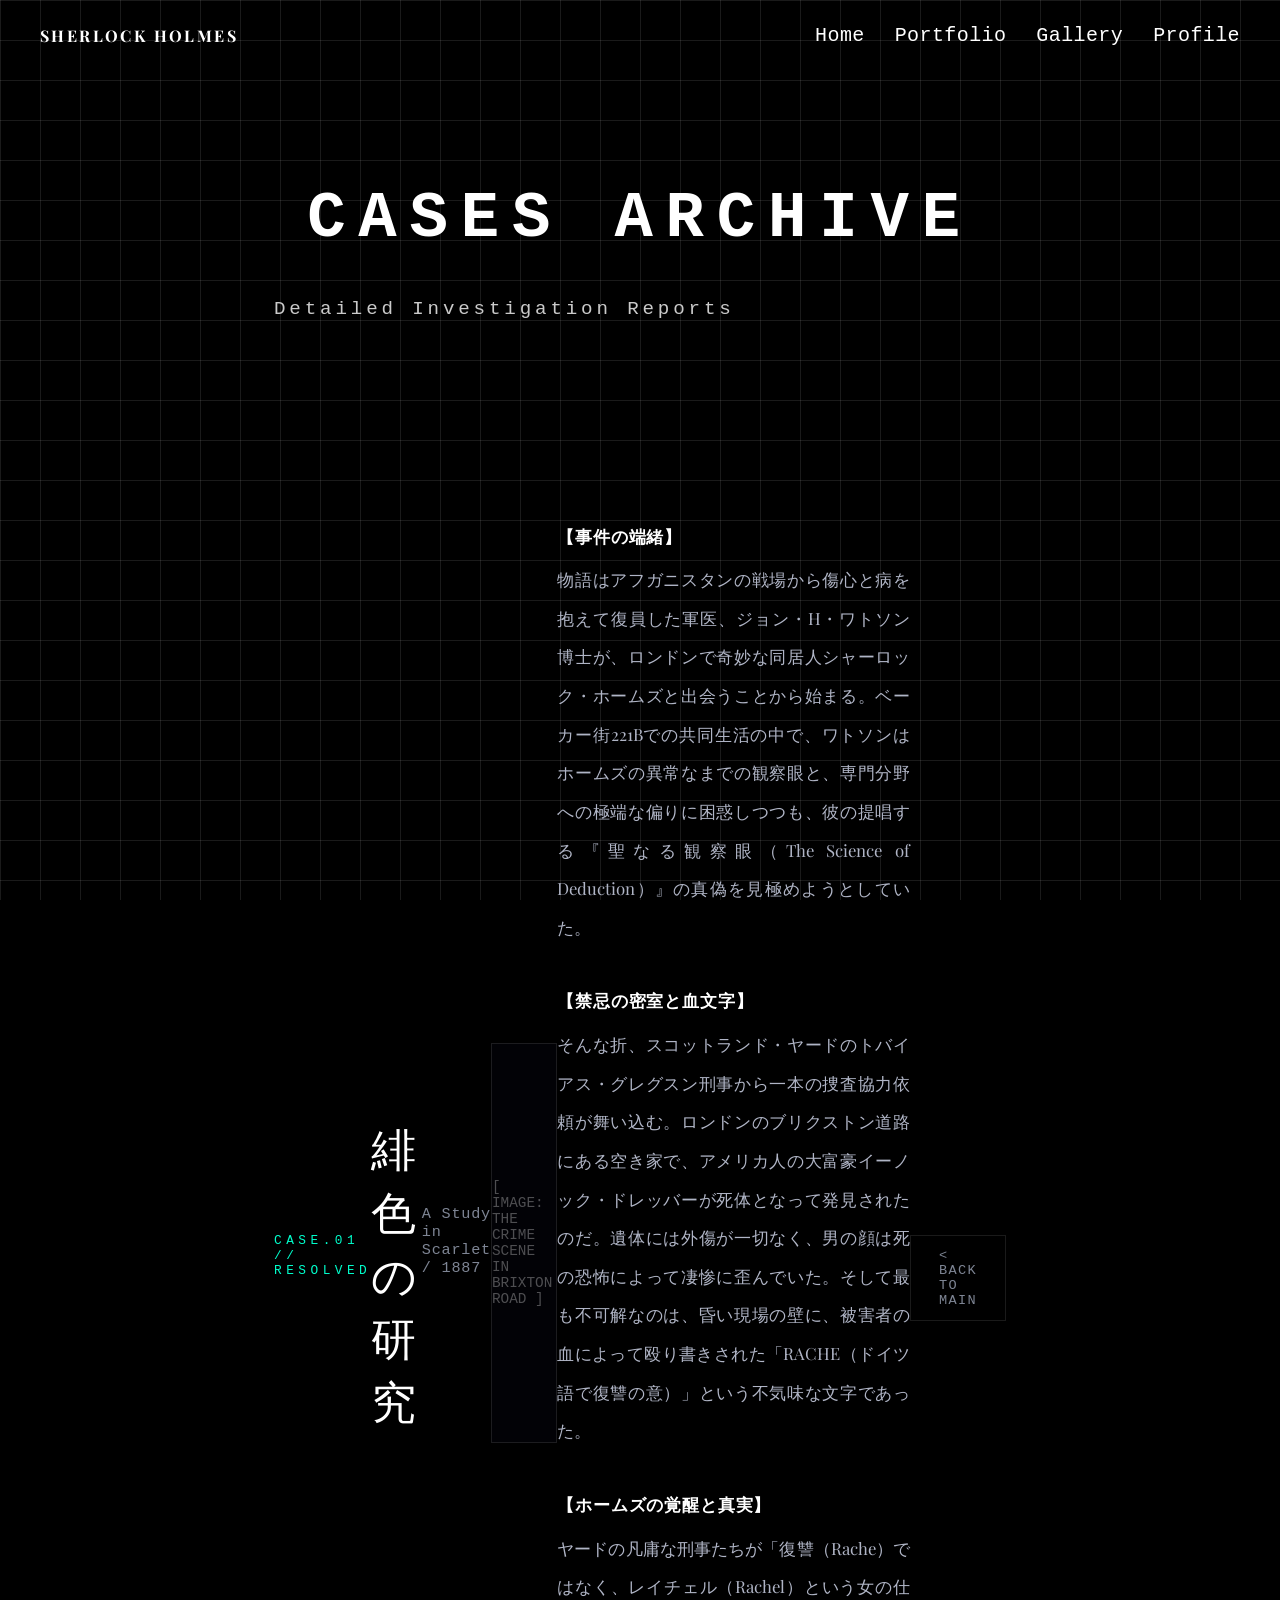
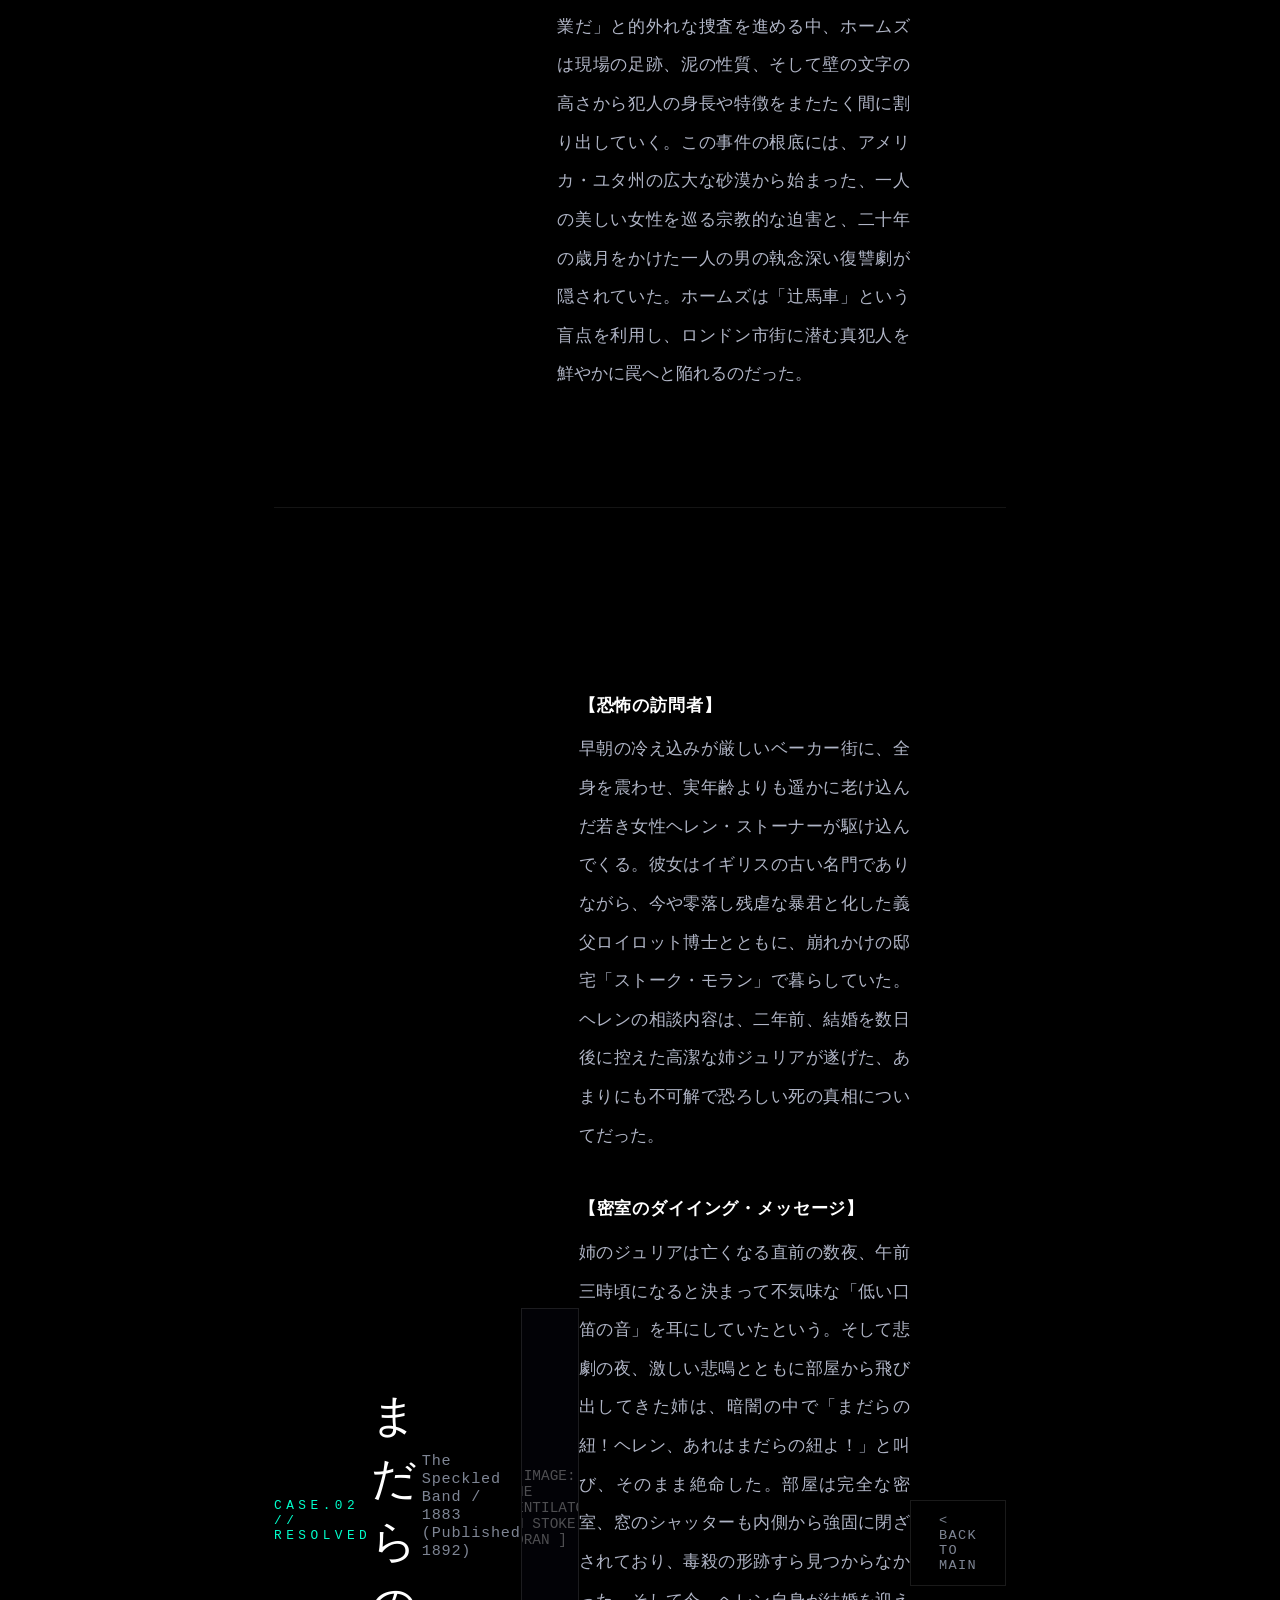
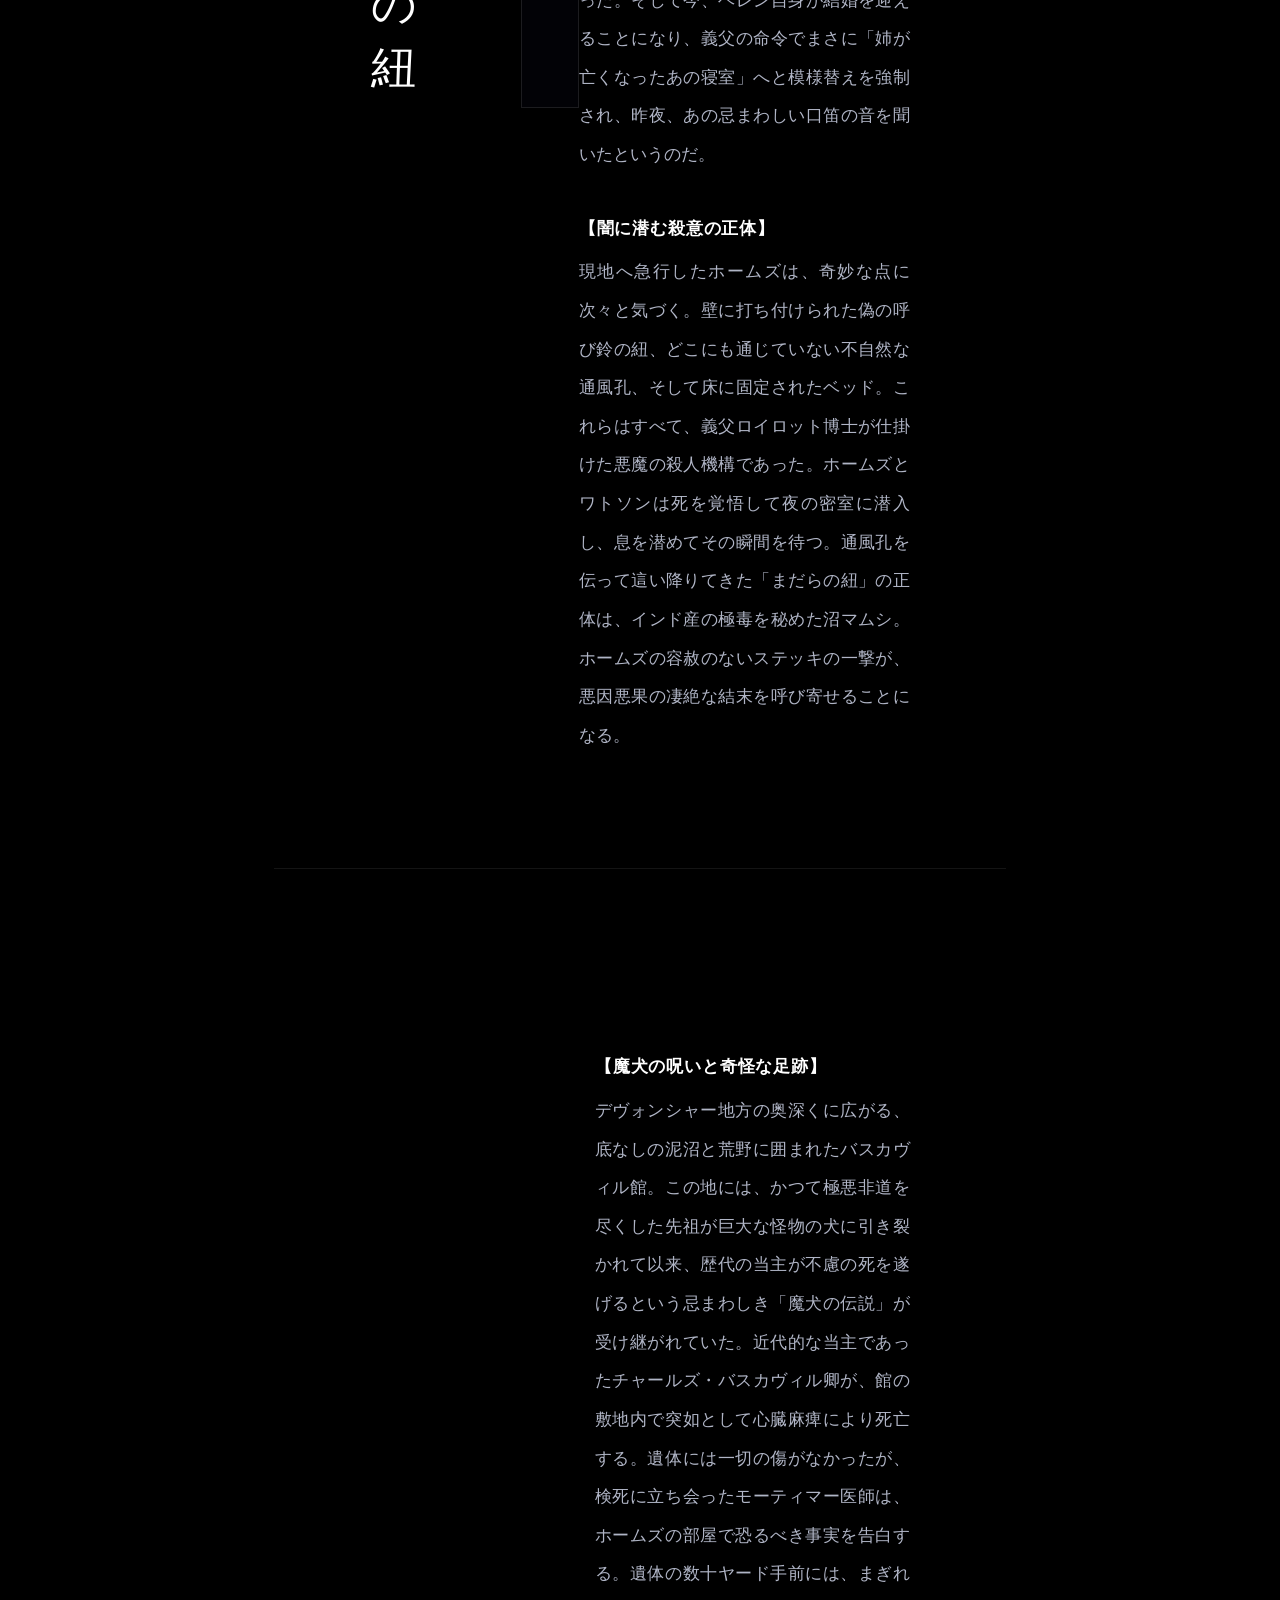
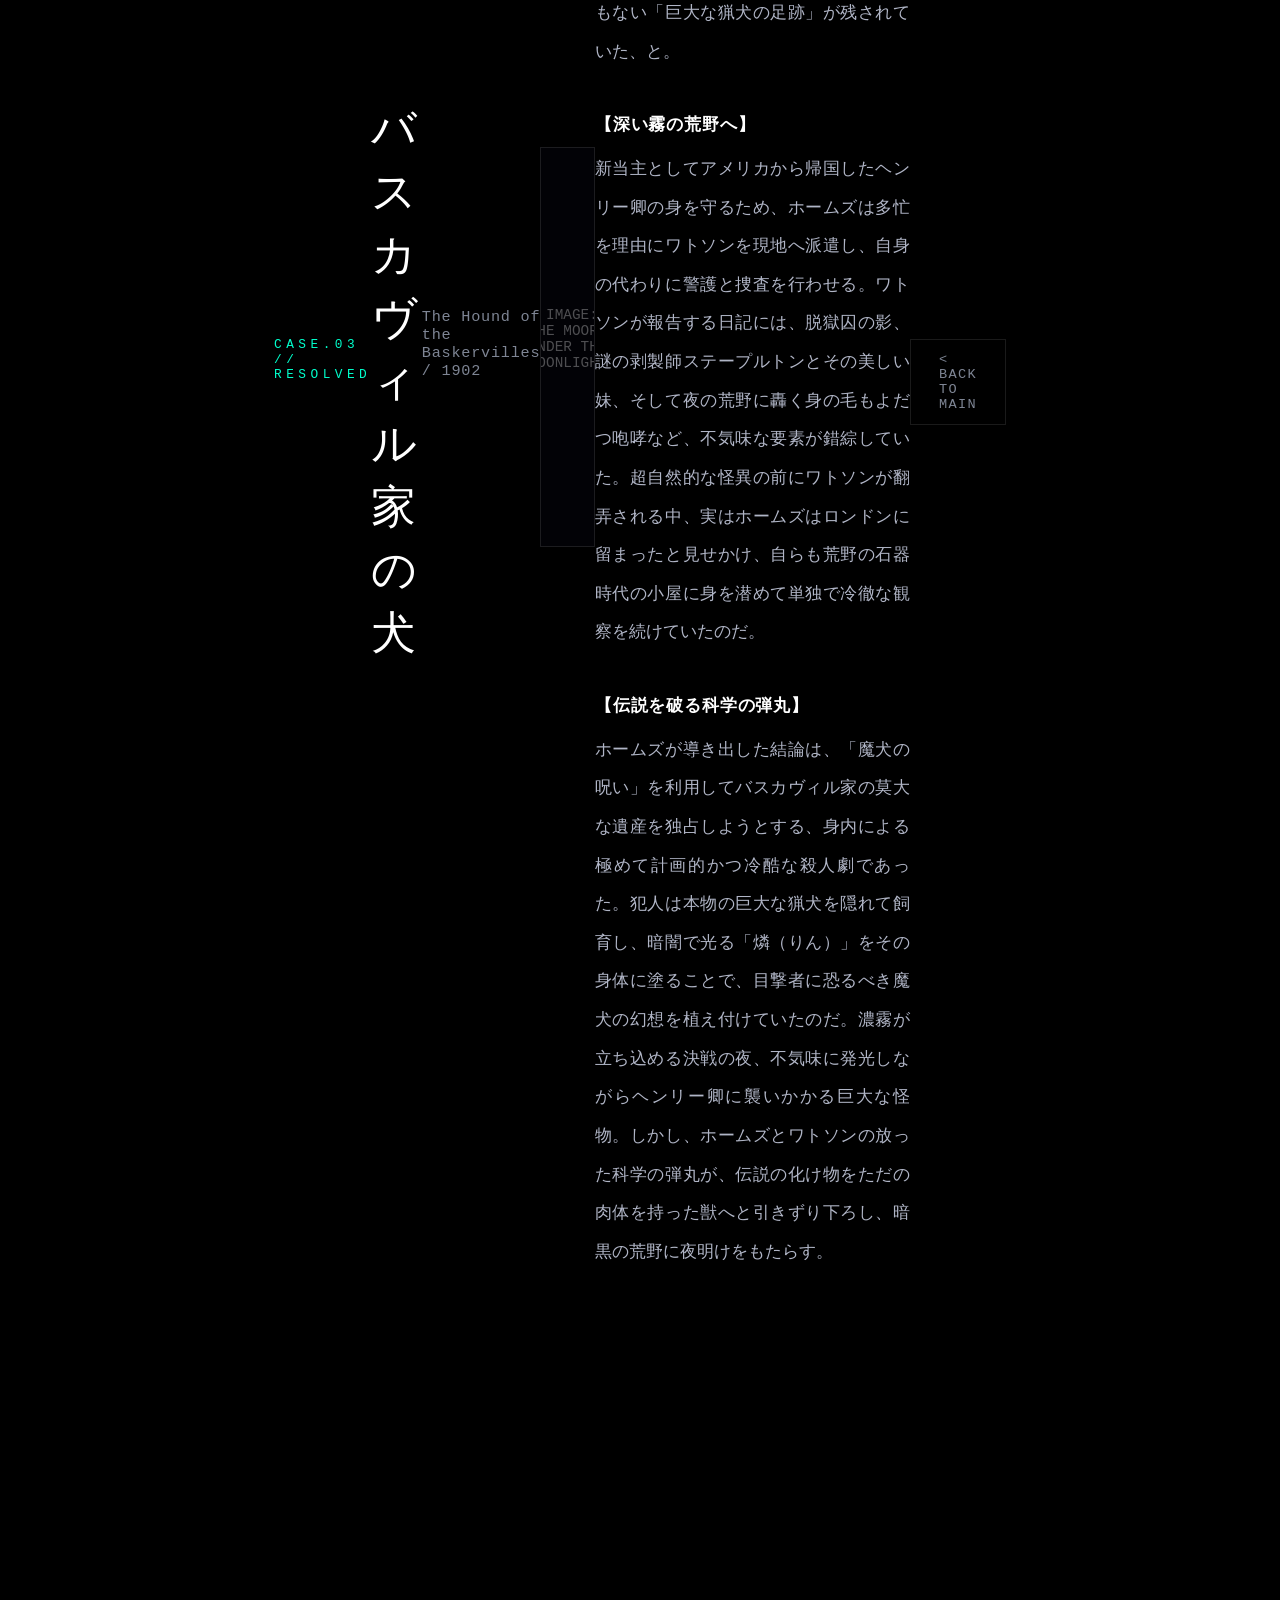
==== cases.html @ 8ad30310 "サブページの追加と全体デザインの修正" ====
<!DOCTYPE html>
<html lang="en">
<head>
    <meta charset="UTF-8">
    <meta name="viewport" content="width=device-width, initial-scale=1.0">
    <title>CASES ARCHIVE 事件の詳細</title>
    <link rel="stylesheet" href="style.css">
</head>
<body>
    <div id="math-background"></div>

    <nav class="custom-navbar">
        <div class="nav-container">
            <a href="#" class="nav-logo">SHERLOCK HOLMES</a>
            <ul class="nav-menu">
                <li class="nav-item"><a href="./index.html#" class="nav-link">Home</a></li>
                <li class="nav-item"><a href="./index.html#portfolio" class="nav-link">Portfolio</a></li>
                <li class="nav-item"><a href="./index.html#gallery" class="nav-link">Gallery</a></li>
                <li class="nav-item"><a href="./index.html#profile" class="nav-link">Profile</a></li>
            </ul>
        </div>
    </nav>

<div class="archive-wrapper">
    
    <header class="archive-header">
        <h1 class="hero-title">CASES ARCHIVE</h1>
        <p class="hero-subtitle">Detailed Investigation Reports</p>
    </header>

    <section class="case-detail-section" id="study-in-scarlet">
        <div class="detail-status">CASE.01 // RESOLVED</div>
        <h2 class="detail-name">緋色の研究</h2>
        <div class="detail-meta">A Study in Scarlet / 1887</div>

        <div class="case-image-box" style="width: 100%; height: 400px; background: rgba(255,255,255,0.03); border: 1px solid rgba(255,255,255,0.1); margin-bottom: 40px; display: flex; justify-content: center; align-items: center; overflow: hidden; position: relative;">
            <span style="color: rgba(255,255,255,0.3); font-family: 'Courier New', monospace; font-size: 0.9rem;">[ IMAGE: THE CRIME SCENE IN BRIXTON ROAD ]</span>
        </div>

        <div class="detail-content">
            <p><strong>【事件の端緒】</strong><br>
            物語はアフガニスタンの戦場から傷心と病を抱えて復員した軍医、ジョン・H・ワトソン博士が、ロンドンで奇妙な同居人シャーロック・ホームズと出会うことから始まる。ベーカー街221Bでの共同生活の中で、ワトソンはホームズの異常なまでの観察眼と、専門分野への極端な偏りに困惑しつつも、彼の提唱する『聖なる観察眼（The Science of Deduction）』の真偽を見極めようとしていた。</p>
            
            <p><strong>【禁忌の密室と血文字】</strong><br>
            そんな折、スコットランド・ヤードのトバイアス・グレグスン刑事から一本の捜査協力依頼が舞い込む。ロンドンのブリクストン道路にある空き家で、アメリカ人の大富豪イーノック・ドレッバーが死体となって発見されたのだ。遺体には外傷が一切なく、男の顔は死の恐怖によって凄惨に歪んでいた。そして最も不可解なのは、昏い現場の壁に、被害者の血によって殴り書きされた「RACHE（ドイツ語で復讐の意）」という不気味な文字であった。</p>
            
            <p><strong>【ホームズの覚醒と真実】</strong><br>
            ヤードの凡庸な刑事たちが「復讐（Rache）ではなく、レイチェル（Rachel）という女の仕業だ」と的外れな捜査を進める中、ホームズは現場の足跡、泥の性質、そして壁の文字の高さから犯人の身長や特徴をまたたく間に割り出していく。この事件の根底には、アメリカ・ユタ州の広大な砂漠から始まった、一人の美しい女性を巡る宗教的な迫害と、二十年の歳月をかけた一人の男の執念深い復讐劇が隠されていた。ホームズは「辻馬車」という盲点を利用し、ロンドン市街に潜む真犯人を鮮やかに罠へと陥れるのだった。</p>
        </div>
        <a href="./index.html" class="back-button">&lt; BACK TO MAIN</a>
    </section>

    <section class="case-detail-section" id="speckled-band">
        <div class="detail-status">CASE.02 // RESOLVED</div>
        <h2 class="detail-name">まだらの紐</h2>
        <div class="detail-meta">The Speckled Band / 1883 (Published 1892)</div>

        <div class="case-image-box" style="width: 100%; height: 400px; background: rgba(255,255,255,0.03); border: 1px solid rgba(255,255,255,0.1); margin-bottom: 40px; display: flex; justify-content: center; align-items: center; overflow: hidden; position: relative;">
            <span style="color: rgba(255,255,255,0.3); font-family: 'Courier New', monospace; font-size: 0.9rem;">[ IMAGE: THE VENTILATOR IN STOKE MORAN ]</span>
        </div>

        <div class="detail-content">
            <p><strong>【恐怖の訪問者】</strong><br>
            早朝の冷え込みが厳しいベーカー街に、全身を震わせ、実年齢よりも遥かに老け込んだ若き女性ヘレン・ストーナーが駆け込んでくる。彼女はイギリスの古い名門でありながら、今や零落し残虐な暴君と化した義父ロイロット博士とともに、崩れかけの邸宅「ストーク・モラン」で暮らしていた。ヘレンの相談内容は、二年前、結婚を数日後に控えた高潔な姉ジュリアが遂げた、あまりにも不可解で恐ろしい死の真相についてだった。</p>
            
            <p><strong>【密室のダイイング・メッセージ】</strong><br>
            姉のジュリアは亡くなる直前の数夜、午前三時頃になると決まって不気味な「低い口笛の音」を耳にしていたという。そして悲劇の夜、激しい悲鳴とともに部屋から飛び出してきた姉は、暗闇の中で「まだらの紐！ヘレン、あれはまだらの紐よ！」と叫び、そのまま絶命した。部屋は完全な密室、窓のシャッターも内側から強固に閉ざされており、毒殺の形跡すら見つからなかった。そして今、ヘレン自身が結婚を迎えることになり、義父の命令でまさに「姉が亡くなったあの寝室」へと模様替えを強制され、昨夜、あの忌まわしい口笛の音を聞いたというのだ。</p>
            
            <p><strong>【闇に潜む殺意の正体】</strong><br>
            現地へ急行したホームズは、奇妙な点に次々と気づく。壁に打ち付けられた偽の呼び鈴の紐、どこにも通じていない不自然な通風孔、そして床に固定されたベッド。これらはすべて、義父ロイロット博士が仕掛けた悪魔の殺人機構であった。ホームズとワトソンは死を覚悟して夜の密室に潜入し、息を潜めてその瞬間を待つ。通風孔を伝って這い降りてきた「まだらの紐」の正体は、インド産の極毒を秘めた沼マムシ。ホームズの容赦のないステッキの一撃が、悪因悪果の凄絶な結末を呼び寄せることになる。</p>
        </div>
        <a href="./index.html" class="back-button">&lt; BACK TO MAIN</a>
    </section>

    <section class="case-detail-section" id="hound-of-baskervilles">
        <div class="detail-status">CASE.03 // RESOLVED</div>
        <h2 class="detail-name">バスカヴィル家の犬</h2>
        <div class="detail-meta">The Hound of the Baskervilles / 1902</div>

        <div class="case-image-box" style="width: 100%; height: 400px; background: rgba(255,255,255,0.03); border: 1px solid rgba(255,255,255,0.1); margin-bottom: 40px; display: flex; justify-content: center; align-items: center; overflow: hidden; position: relative;">
            <span style="color: rgba(255,255,255,0.3); font-family: 'Courier New', monospace; font-size: 0.9rem;">[ IMAGE: THE MOOR UNDER THE MOONLIGHT ]</span>
        </div>

        <div class="detail-content">
            <p><strong>【魔犬の呪いと奇怪な足跡】</strong><br>
            デヴォンシャー地方の奥深くに広がる、底なしの泥沼と荒野に囲まれたバスカヴィル館。この地には、かつて極悪非道を尽くした先祖が巨大な怪物の犬に引き裂かれて以来、歴代の当主が不慮の死を遂げるという忌まわしき「魔犬の伝説」が受け継がれていた。近代的な当主であったチャールズ・バスカヴィル卿が、館の敷地内で突如として心臓麻痺により死亡する。遺体には一切の傷がなかったが、検死に立ち会ったモーティマー医師は、ホームズの部屋で恐るべき事実を告白する。遺体の数十ヤード手前には、まぎれもない「巨大な猟犬の足跡」が残されていた、と。</p>
            
            <p><strong>【深い霧の荒野へ】</strong><br>
            新当主としてアメリカから帰国したヘンリー卿の身を守るため、ホームズは多忙を理由にワトソンを現地へ派遣し、自身の代わりに警護と捜査を行わせる。ワトソンが報告する日記には、脱獄囚の影、謎の剥製師ステープルトンとその美しい妹、そして夜の荒野に轟く身の毛もよだつ咆哮など、不気味な要素が錯綜していた。超自然的な怪異の前にワトソンが翻弄される中、実はホームズはロンドンに留まったと見せかけ、自らも荒野の石器時代の小屋に身を潜めて単独で冷徹な観察を続けていたのだ。</p>
            
            <p><strong>【伝説を破る科学の弾丸】</strong><br>
            ホームズが導き出した結論は、「魔犬の呪い」を利用してバスカヴィル家の莫大な遺産を独占しようとする、身内による極めて計画的かつ冷酷な殺人劇であった。犯人は本物の巨大な猟犬を隠れて飼育し、暗闇で光る「燐（りん）」をその身体に塗ることで、目撃者に恐るべき魔犬の幻想を植え付けていたのだ。濃霧が立ち込める決戦の夜、不気味に発光しながらヘンリー卿に襲いかかる巨大な怪物。しかし、ホームズとワトソンの放った科学の弾丸が、伝説の化け物をただの肉体を持った獣へと引きずり下ろし、暗黒の荒野に夜明けをもたらす。</p>
        </div>
        <a href="./index.html" class="back-button">&lt; BACK TO MAIN</a>
    </section>

</div>
    
</body>
</html>
---- style.css ----
@import url('https://fonts.googleapis.com/css2?family=Playfair+Display:ital,wght@0,400..900;1,400..900&display=swap');


body{
    background-attachment: fixed;
    background-size: cover;
    background-repeat: no-repeat;

    color: #ffffff;
    width: 100%;
    overflow-x: hidden;
    margin: 0;
    padding: 0;
    margin: 0;
    padding: 0;
    background-color: #000000;
    overflow-x: hidden;
    font-family: "Playfair Display", serif;
    font-optical-sizing: auto;
    font-weight: 10;
    font-style: normal;


}

.size1 {
    font-size: clamp(20px, 2.5vw, 100px); 
    letter-spacing: 0.05em;
}

.size2 {
    font-size: 1.2vw; 
    letter-spacing: 0.05em;
}

.size3 {
    font-size: clamp(17px, 2vw, 100px);
    letter-spacing: 0.05em;
}

/*-----------ヘッダー--------------*/

.custom-navbar {
  position: fixed;
  top: 0;
  left: 0;
  width: 100%;
  height: 70px;
  z-index: 9999;
  background-color: transparent;
}

.nav-container {
  width: 100%;
  height: 100%;
  margin: 0 auto;
  padding: 0 40px;
  display: flex;
  justify-content: space-between; 
  align-items: center;
  box-sizing: border-box;
}

.nav-logo {
  color: #ffffff;
  text-decoration: none;
  font-weight: bold;
  letter-spacing: 0.15em;
}

.nav-menu {
  list-style: none;    /* ドット（・）を消す */
  margin: 0;
  padding: 0;
  display: flex;       /* リンクを横並びにする */
  gap: 30px;           /* リンクとリンクの間のスキマ */
}

.nav-link {
  color: #ffffff;
  text-decoration: none;
  font-size: clamp(12px, 2vw, 20px);
  letter-spacing: 0.02em;
  font-family: 'Courier New', Courier, monospace;
  /* 色や透明度が変わるとき、0.3秒かけてヌルッと動かす */
  transition: opacity 0.3s ease; 
}

.nav-menu:hover .nav-link {
  opacity: 0.25;
}
.nav-menu .nav-link:hover {
  opacity: 1;
}
main, .main-content {
  padding-top: 100px;
}



svg {
  display: block;
  max-width: 500px;
  width: 50%;
  margin: 0 auto;
  min-height: 150vh;
}

svg image {
  width: 100%;
  height: 100%;
}

#img1, #img2, #img3, #img4, #img5, #img6, #img7, #img8, #img9 {
  animation: img-loop 4.5s infinite steps(1);
  opacity: 0;
}

#img1 { animation-delay: 0s; }
#img2 { animation-delay: 0.5s; }
#img3 { animation-delay: 1.0s; }
#img4 { animation-delay: 1.5s; }
#img5 { animation-delay: 2.0s; }
#img6 { animation-delay: 2.5s; }
#img7 { animation-delay: 3.0s; }
#img8 { animation-delay: 3.5s; }
#img9 { animation-delay: 4.0s; }

@keyframes img-loop {
  0% { opacity: 1; }
  11.1% { opacity: 0; }
  100% { opacity: 0; }
}



section {
  position: relative;
  width: 100%;
  min-height: 150vh;
  display: flex;
  justify-content: center;
  align-items: center;
  overflow: hidden;
}

.section-1 {
  min-height: 100vh;
  display: flex;
  background-color: #000000; /* ホームズを引き立てる暗い背景 */
  position: relative;
  height: 100vh; /* スクロールする長さを少し調整 */
  z-index: 2; 

}
/* 1段目の文字 */
.hero-title {
  font-size: 5vw;
  letter-spacing: 0.2em;
  color: #ffffff;
  text-align: center;
  font-family: 'Courier New', monospace;
  display: block;
  animation: pop 3s cubic-bezier(0.16, 1, 0.3, 1) forwards;
}

.hero-subtitle {
    font-size: 1.5vw;
    letter-spacing: 0.2em;
    color: #cacaca;
    text-align:left;
    font-family: 'Courier New', monospace;
    display: block;
    animation: pop 3s cubic-bezier(0.16, 1, 0.3, 1) forwards;
      
}

.hero-content {
  position: absolute;
  top: 45%;
  z-index: 2; /* 数式より手前に文字を出す */
}

.scroll-trigger-box {
    position: sticky;
    top: 0;
    width: 100%;
    height: 100vh;
    display: flex;
    justify-content: center;
    align-items: center;
    overflow: hidden;
}

@keyframes pop{
  0%{
    opacity: 0;
    transform: scale(4) translateY(-20px);
    filter: blur(10px);

  }
  100%{
    opacity: 1;
    transform: scale(1) translateY(0);
    filter: blur(0);

  }

}


/* ──────────────────────────────────────────────────
   【2段目のデザイン】
   ────────────────────────────────────────────────── */
.section-2 {
  position: relative;
  padding: 25vh 0 10vh 0;
  background-color: #05070f;
  color: #ffffff;
  z-index: 1;
}


.document-container {
  max-width: 760px;
  margin: 0 auto;
  padding: 0 30px;
  position: relative;
}


/* 英字ラベル・タイトル */
.uppercase-label {
  display: block;
  font-size: 0.85rem;
  color: #00ffcc;
  letter-spacing: 0.4em;
  margin-bottom: 20px;
  text-align: center;
}
.intro-title {
  font-size: 2.4rem;
  font-weight: 300;
  letter-spacing: 0.15em;
  text-align: center;
  margin-bottom: 100px;
}

/* 本文テキスト・詳細テキスト */
.intro-text p, .detailed-paragraph {
  font-size: 1.05rem;
  line-height: 2.2;
  color: #ffffff;
  margin-bottom: 30px;
  text-align: justify;
}
.detailed-paragraph strong {
  color: #ffffff;
  font-weight: bold;
}

/* 中央配置の美しい引用（名言） */
.intro-quote {
  margin: 140px 0;
  text-align: center;
  position: relative;
  padding: 50px 0;
}
.intro-quote::before, .intro-quote::after {
  content: '"';
  font-size: 4.5rem;
  color: rgba(0, 255, 204, 0.15);
  position: absolute;
  left: 50%;
  transform: translateX(-50%);
}
.intro-quote::before { top: -20px; }
.intro-quote::after { bottom: -40px; }

.intro-quote-text {
  font-style: italic;
  font-size: 2rem;
  color: #ffffff;
  line-height: 1.8;
  margin-bottom: 20px;
}
.intro-quote span {
  display: block;
  font-size: 1.0rem;
  color: #c9c9c9;
  font-style: normal;
}

/* 区切り線 */
.detailed-line {
  width: 60px;
  height: 1px;
  background-color: rgba(255,255,255,0.15);
  border: none;
  margin: 180px auto;
}



@keyframes slowFloat {
  0% {
    transform: translateY(0);
  }
  50% {
    transform: translateY(-8px);
  }
  100% {
    transform: translateY(0);
  }
}

.floating-element {

  animation: slowFloat 4s ease-in-out infinite; 
}



/*----------------------------------------------------------------------------------------*/



.main-content {
  position: relative;
  z-index: 10; /* 背景（z-index: -1）より前に配置 */
  padding: 80px 10%;
  max-width: 800px;
}

#math-background {
  position: fixed; 
  top: 0;
  left: 0;
  width: 100vw;
  height: 100vh;
  
  z-index: -1; 
  
  pointer-events: none; /* 背景の文字が邪魔でクリックできなくなるのを防ぐ */
  
  /* 薄い方眼紙（グリッド）の背景線を作る */
  background-image: 
    linear-gradient(rgba(255, 255, 255, 0.1) 1px, transparent 1px),
    linear-gradient(90deg, rgba(255, 255, 255, 0.1) 1px, transparent 1px);
  background-size: 40px 40px; /* グリッドのサイズ */
}

.section-1,
.section-2,
.transition-trigger-zone,
.next-section,
.section-3-gallery,
.section-4-profile,
.section-5-contact {
  background-color: transparent !important;
}

@keyframes fadeLife {
  0% {
    opacity: 0;
  }
  10% {
    opacity: 1; /* 最初の10%の時間でクッキリ見えるようになる */
  }
  85% {
    opacity: 1; /* しばらくそのままキープ */
  }
  100% {
    opacity: 0; /* 最後に消える */
  }
}




/* 例：緑のラベルや薄いテキストに */
.uppercase-label, .case-meta, .form-group label {
  /* 🛠️ 追記：文字の後ろに、ブレのない鋭い黒い影を極薄く敷く */
  text-shadow: 0 1px 3px rgba(0, 0, 0, 0.9);
}

/*--------------------------------------------------*/



/* ========================================================
  SECTION 3
   ======================================================== */
.section-3-gallery {
  background-color: #000000;
  padding: 15vh 0;
  color: #ffffff;
}
.sec3-container, .sec4-container, .sec5-container {
  max-width: 1000px;
  margin: 0 auto;
  padding: 0 40px;
}
.sec-label {
  display: block;
  font-size: 0.8rem;
  color: #00ffcc;
  letter-spacing: 0.3em;
  margin-bottom: 10px;
}
.sec-title {
  font-size: 2rem;
  font-weight: 800;
  letter-spacing: 0.05em;
  margin-bottom: 60px;
}

/* 3列のグリッド配置 */
.cases-grid {
  display: flex;
  gap: 30px;
}
.case-card {
  flex: 1;
  background-color: #05070f;
  border: 1px solid rgba(255, 255, 255, 0.5);
  padding: 40px 30px;
  transition: all 0.5s cubic-bezier(0.16, 1, 0.3, 1);
  position: relative;
}
.case-status {
  display: inline-block;
  font-size: 0.65rem;
  background-color: rgba(0, 255, 204, 0.1);
  color: #00ffcc;
  padding: 3px 8px;
  letter-spacing: 0.1em;
  margin-bottom: 25px;
}
.case-name {
  font-size: 1.3rem;
  margin-bottom: 8px;
  font-family: "YuMincho", serif;
}
.case-meta {
  font-size: 0.8rem;
  color: #666e80;
  margin-bottom: 20px;
}
.case-desc {
  font-size: 0.9rem;
  line-height: 1.7;
  color: #a0a5b5;
}
.case-card:hover {
  transform: translateY(-10px);
  border-color: #00ffcc;
  box-shadow: 0 10px 30px rgba(0, 255, 204, 0.1);
}

.block-link {
  display: block;
  width: 100%;
  text-decoration: none;
  color: inherit;
}

/* ========================================================
   SECTION 4
   ======================================================== */
.section-4-profile {
  background-color: #000000;
  padding: 15vh 0;
  color: #ffffff;
}
.profile-layout {
  display: flex;
  gap: 80px;
}
.profile-left {
  width: 40%;
}
.profile-lead {
  font-size: 0.95rem;
  line-height: 1.9;
  color: #ffffff;
}
.profile-right {
  width: 60%;
  display: flex;
  flex-direction: column;
  gap: 35px;
}

/* メーターのデザイン */
.skill-item {
  width: 100%;
}
.skill-info {
  display: flex;
  justify-content: space-between;
  font-size: 0.85rem;
  letter-spacing: 0.1em;
  margin-bottom: 10px;
}
.counter-num {
  color: #00ffcc;
  font-weight: bold;
}
.skill-bar-bg {
  width: 100%;
  height: 2px;
  background-color: rgba(255, 255, 255, 0.1);
  position: relative;
}
.skill-bar-fill {
  height: 100%;
  background-color: #00ffcc;
  box-shadow: 0 0 10px #00ffcc;
  width: 0;
  transition: width 2s cubic-bezier(0.16, 1, 0.3, 1);
}
.skill-note {
  display: block;
  font-size: 1.0rem;
  color: #e0e0e0;
  margin-top: 8px;
}

/* 📱 レスポンシブ（スマホの時は綺麗に縦1列にする） */
@media (max-width: 991px) {
  .cases-grid, .profile-layout {
    flex-direction: column;
    gap: 40px;
  }
  .profile-left, .profile-right {
    width: 100%;
  }
}



.block-link {
  text-decoration: none; /* 下線を消す */
  color: inherit;        /* 文字色をカード本来の色（白）のままにする */
  display: block;        /* カード全体をクリックできるようにする */
}

.archive-wrapper {
  padding-top: 140px;
  max-width: 860px;
  margin: 0 auto;
  padding-left: 5%;
  padding-right: 5%;
  box-sizing: border-box;
}

.archive-header {
  margin-bottom: 100px;
  text-align: center;
}

.case-detail-section {
  padding: 80px 0;
  margin-bottom: 80px;
  border-bottom: 1px solid rgba(255, 255, 255, 0.08);
  scroll-margin-top: 100px;
}

.case-detail-section:last-child {
  border-bottom: none;
  margin-bottom: 250px;
}

.detail-status {
  font-size: 0.8rem;
  color: #00ffcc;
  letter-spacing: 0.35em;
  margin-bottom: 15px;
  font-family: 'Courier New', monospace;
}

.detail-name {
  font-size: clamp(2rem, 4vw, 2.8rem);
  font-weight: 300;
  color: #ffffff;
  margin-bottom: 12px;
  letter-spacing: 0.1em;
}

.detail-meta {
  font-size: 0.95rem;
  color: #7e8594;
  font-family: 'Courier New', monospace;
  margin-bottom: 45px;
  letter-spacing: 0.05em;
}

.case-image-box {
  width: 100%;
  height: clamp(250px, 45vh, 420px);
  background: rgba(5, 7, 15, 0.4) !important;
  backdrop-filter: blur(5px);
  -webkit-backdrop-filter: blur(5px);
  border: 1px solid rgba(255, 255, 255, 0.1);
  margin-bottom: 50px;
  display: flex;
  justify-content: center;
  align-items: center;
  overflow: hidden;
  position: relative;
  box-sizing: border-box;
  transition: border-color 0.4s ease, box-shadow 0.4s ease;
}

.case-detail-section:hover .case-image-box {
  border-color: rgba(0, 255, 204, 0.3);
  box-shadow: 0 0 20px rgba(0, 255, 204, 0.05);
}

.case-image-box img {
  width: 100%;
  height: 100%;
  object-fit: cover;
  opacity: 0.85;
  transition: opacity 0.4s ease;
}

.case-image-box:hover img {
  opacity: 1;
}

.detail-content {
  font-size: 1.05rem;
  line-height: 2.3;
  color: #b0b5c6;
  text-align: justify;
}

.detail-content p {
  margin-bottom: 35px;
}

.detail-content strong {
  color: #ffffff;
  font-weight: 600;
  display: inline-block;
  margin-bottom: 5px;
  letter-spacing: 0.05em;
}

.back-button {
  display: inline-block;
  margin-top: 30px;
  color: #7e8594;
  text-decoration: none;
  font-family: 'Courier New', monospace;
  font-size: 0.85rem;
  letter-spacing: 0.1em;
  border: 1px solid rgba(255, 255, 255, 0.1);
  padding: 12px 28px;
  box-sizing: border-box;
  transition: all 0.3s ease;
}

.back-button:hover {
  color: #00ffcc;
  border-color: rgba(0, 255, 204, 0.5);
  background: rgba(0, 255, 204, 0.02);
  box-shadow: 0 0 15px rgba(0, 255, 204, 0.15);
  transform: translateY(-2px);
}

@media (max-width: 767px) {
  .archive-wrapper { padding-top: 100px; }
  .archive-header { margin-bottom: 60px; }
  .case-detail-section { padding: 50px 0; margin-bottom: 40px; }
  .detail-content { font-size: 0.95rem; line-height: 2.1; }
}
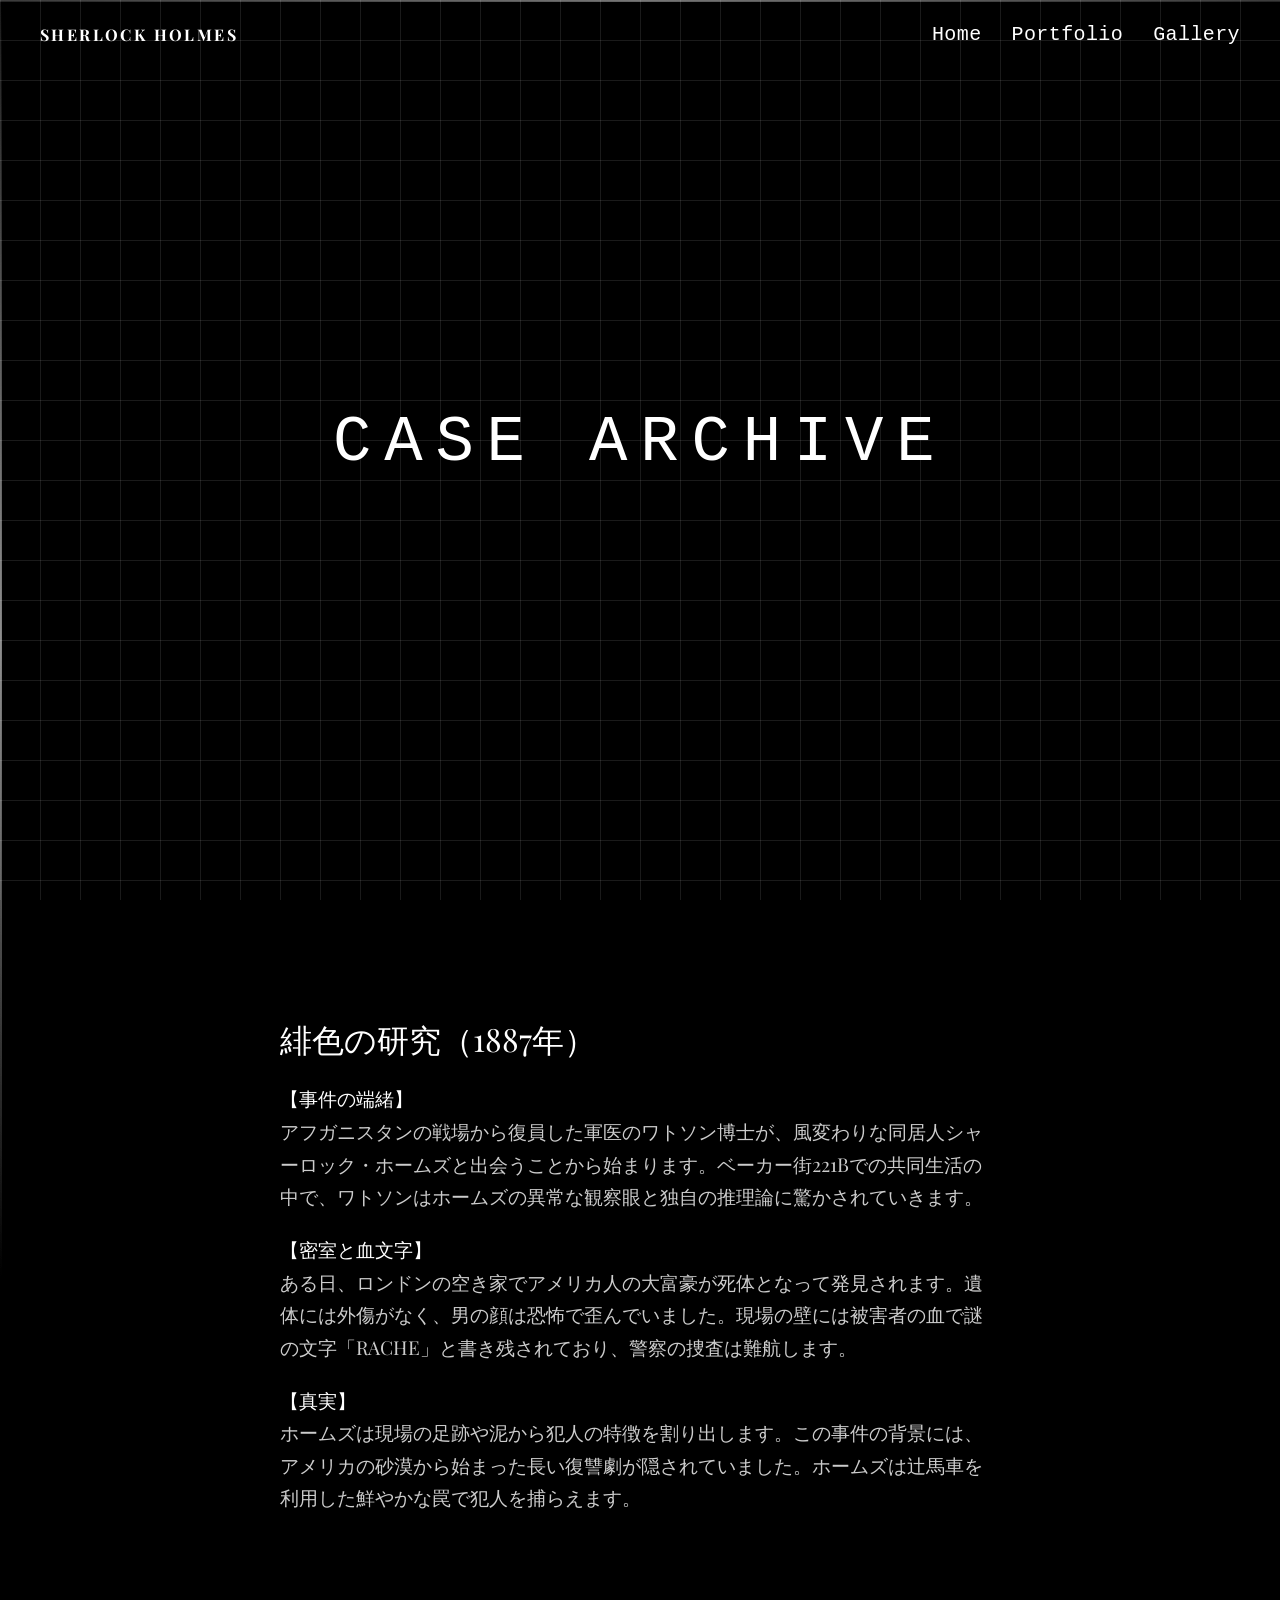
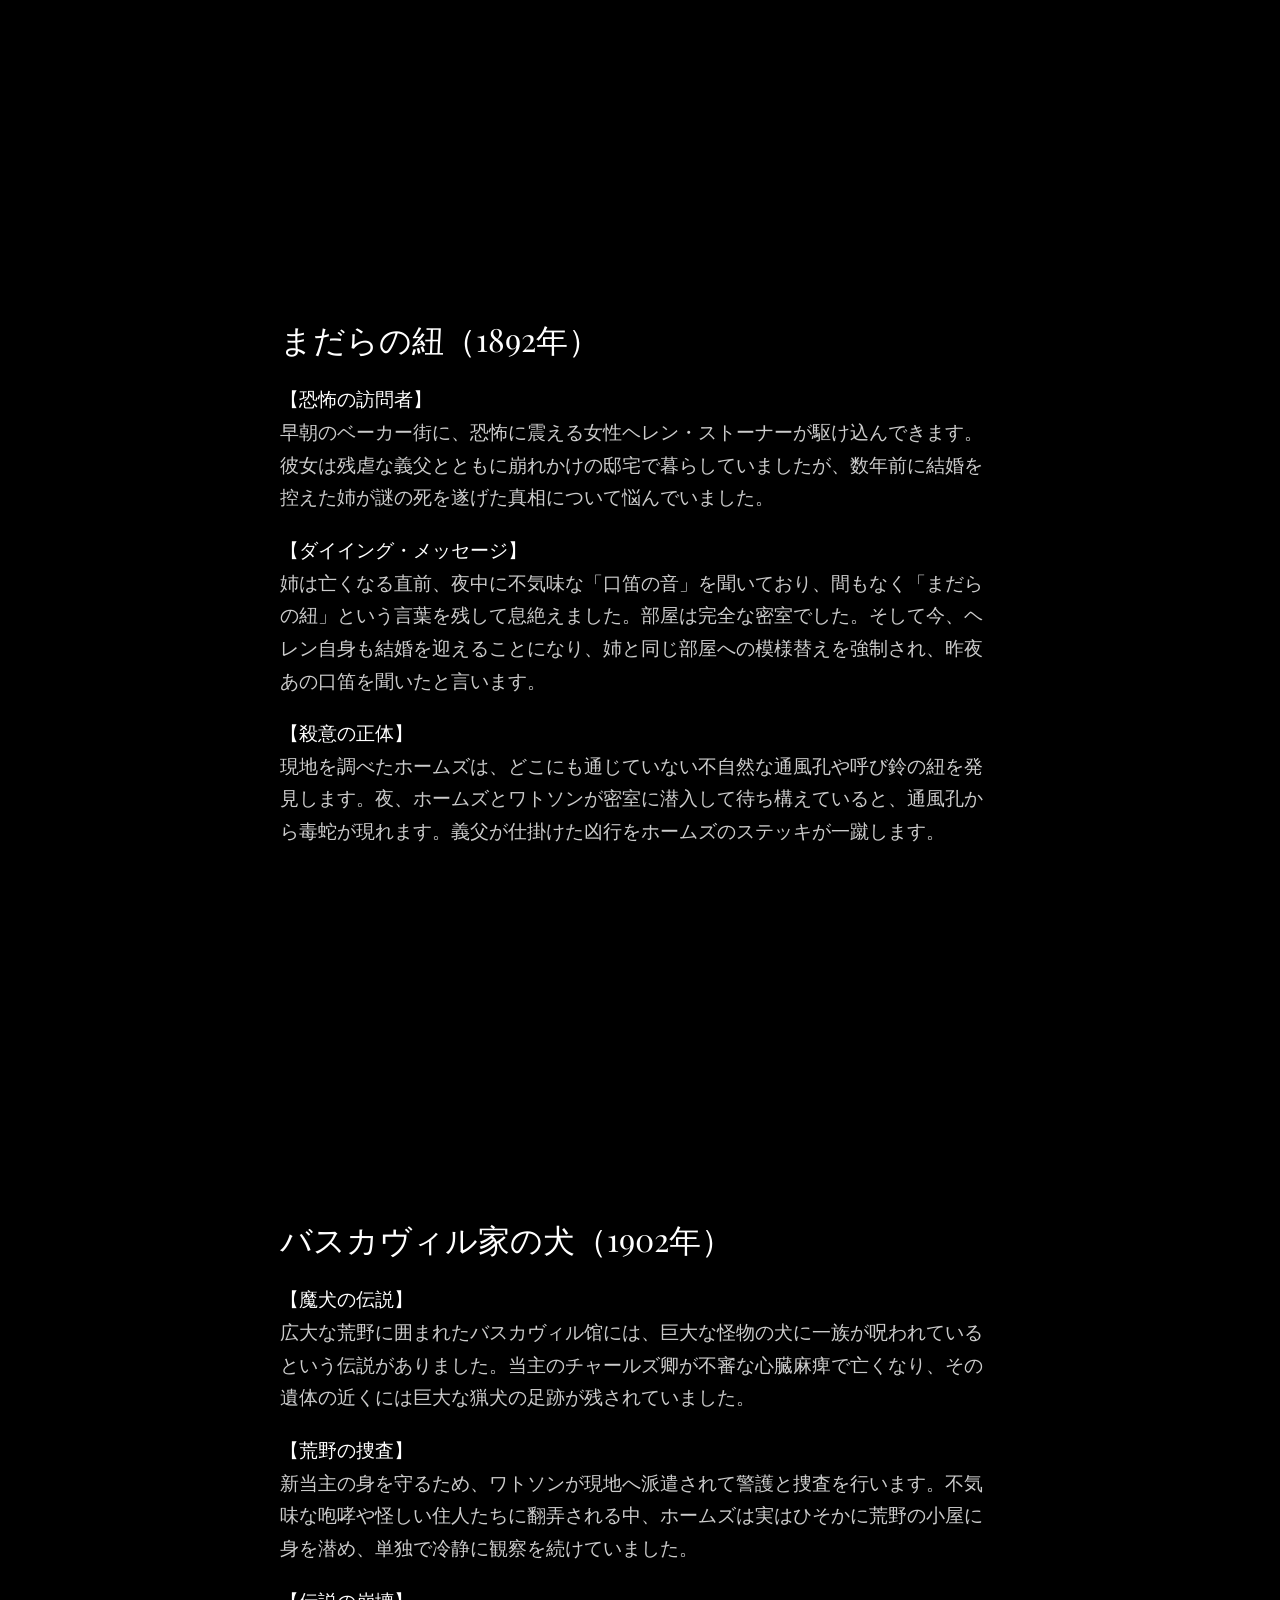
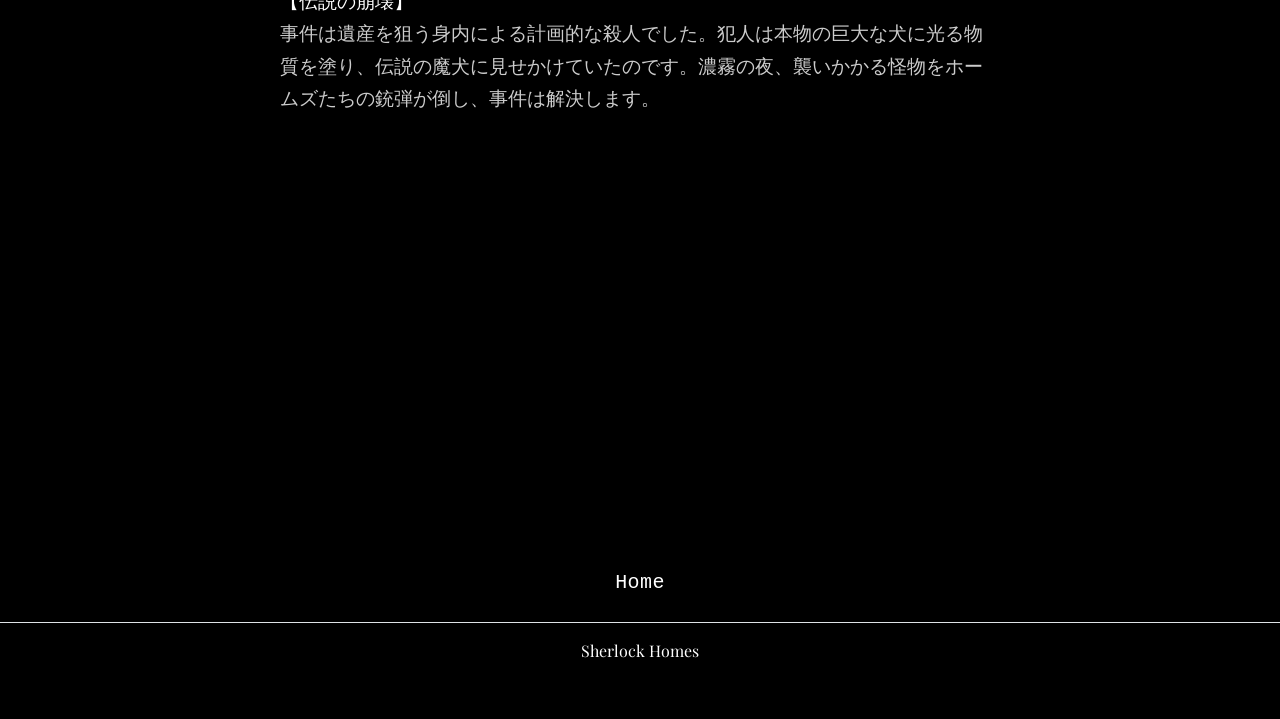
==== commit 326389f0: "アニメーションの追加とcase.htmlの内容修正" ====
--- a/cases.html
+++ b/cases.html
@@ -1,13 +1,18 @@
 <!DOCTYPE html>
-<html lang="en">
+<html lang="ja">
 <head>
     <meta charset="UTF-8">
     <meta name="viewport" content="width=device-width, initial-scale=1.0">
     <title>CASES ARCHIVE 事件の詳細</title>
+    <link href="https://cdn.jsdelivr.net/npm/bootstrap@5.3.2/dist/css/bootstrap.min.css" rel="stylesheet">
     <link rel="stylesheet" href="style.css">
 </head>
 <body>
     <div id="math-background"></div>
+    <div id="grid-scanner-t"></div>
+    <div id="grid-scanner-l"></div>
+    <div id="grid-scanner-b"></div>
+    <div id="grid-scanner-r"></div>
 
     <nav class="custom-navbar">
         <div class="nav-container">
@@ -16,85 +21,75 @@
                 <li class="nav-item"><a href="./index.html#" class="nav-link">Home</a></li>
                 <li class="nav-item"><a href="./index.html#portfolio" class="nav-link">Portfolio</a></li>
                 <li class="nav-item"><a href="./index.html#gallery" class="nav-link">Gallery</a></li>
-                <li class="nav-item"><a href="./index.html#profile" class="nav-link">Profile</a></li>
             </ul>
         </div>
     </nav>
 
-<div class="archive-wrapper">
-    
-    <header class="archive-header">
-        <h1 class="hero-title">CASES ARCHIVE</h1>
-        <p class="hero-subtitle">Detailed Investigation Reports</p>
-    </header>
+    <section class="section-1" id="hero-scroll-section">
+        <div class="section-container scroll-trigger-box hero-image-content">
+            <div class="hero-content">
+                <h1 class="hero-title">CASE ARCHIVE</h1>
+            </div>
+        </div>
+    </section>      
 
-    <section class="case-detail-section" id="study-in-scarlet">
-        <div class="detail-status">CASE.01 // RESOLVED</div>
-        <h2 class="detail-name">緋色の研究</h2>
-        <div class="detail-meta">A Study in Scarlet / 1887</div>
+    <div class="archive-wrapper">
+        <section class="case-detail-section" id="study-in-scarlet">
+            <h2 class="detail-name">緋色の研究（1887年）</h2>
 
-        <div class="case-image-box" style="width: 100%; height: 400px; background: rgba(255,255,255,0.03); border: 1px solid rgba(255,255,255,0.1); margin-bottom: 40px; display: flex; justify-content: center; align-items: center; overflow: hidden; position: relative;">
-            <span style="color: rgba(255,255,255,0.3); font-family: 'Courier New', monospace; font-size: 0.9rem;">[ IMAGE: THE CRIME SCENE IN BRIXTON ROAD ]</span>
-        </div>
+            <div class="detail-content">
+                <p><strong>【事件の端緒】</strong><br>
+                アフガニスタンの戦場から復員した軍医のワトソン博士が、風変わりな同居人シャーロック・ホームズと出会うことから始まります。ベーカー街221Bでの共同生活の中で、ワトソンはホームズの異常な観察眼と独自の推理論に驚かされていきます。</p>
+                
+                <p><strong>【密室と血文字】</strong><br>
+                ある日、ロンドンの空き家でアメリカ人の大富豪が死体となって発見されます。遺体には外傷がなく、男の顔は恐怖で歪んでいました。現場の壁には被害者の血で謎の文字「RACHE」と書き残されており、警察の捜査は難航します。</p>
+                
+                <p><strong>【真実】</strong><br>
+                ホームズは現場の足跡や泥から犯人の特徴を割り出します。この事件の背景には、アメリカの砂漠から始まった長い復讐劇が隠されていました。ホームズは辻馬車を利用した鮮やかな罠で犯人を捕らえます。</p>
+            </div>
+        </section>
 
-        <div class="detail-content">
-            <p><strong>【事件の端緒】</strong><br>
-            物語はアフガニスタンの戦場から傷心と病を抱えて復員した軍医、ジョン・H・ワトソン博士が、ロンドンで奇妙な同居人シャーロック・ホームズと出会うことから始まる。ベーカー街221Bでの共同生活の中で、ワトソンはホームズの異常なまでの観察眼と、専門分野への極端な偏りに困惑しつつも、彼の提唱する『聖なる観察眼（The Science of Deduction）』の真偽を見極めようとしていた。</p>
-            
-            <p><strong>【禁忌の密室と血文字】</strong><br>
-            そんな折、スコットランド・ヤードのトバイアス・グレグスン刑事から一本の捜査協力依頼が舞い込む。ロンドンのブリクストン道路にある空き家で、アメリカ人の大富豪イーノック・ドレッバーが死体となって発見されたのだ。遺体には外傷が一切なく、男の顔は死の恐怖によって凄惨に歪んでいた。そして最も不可解なのは、昏い現場の壁に、被害者の血によって殴り書きされた「RACHE（ドイツ語で復讐の意）」という不気味な文字であった。</p>
-            
-            <p><strong>【ホームズの覚醒と真実】</strong><br>
-            ヤードの凡庸な刑事たちが「復讐（Rache）ではなく、レイチェル（Rachel）という女の仕業だ」と的外れな捜査を進める中、ホームズは現場の足跡、泥の性質、そして壁の文字の高さから犯人の身長や特徴をまたたく間に割り出していく。この事件の根底には、アメリカ・ユタ州の広大な砂漠から始まった、一人の美しい女性を巡る宗教的な迫害と、二十年の歳月をかけた一人の男の執念深い復讐劇が隠されていた。ホームズは「辻馬車」という盲点を利用し、ロンドン市街に潜む真犯人を鮮やかに罠へと陥れるのだった。</p>
-        </div>
-        <a href="./index.html" class="back-button">&lt; BACK TO MAIN</a>
-    </section>
+        <section class="case-detail-section" id="speckled-band">
+            <h2 class="detail-name">まだらの紐（1892年）</h2>
+            <div class="detail-content">
+                <p><strong>【恐怖の訪問者】</strong><br>
+                早朝のベーカー街に、恐怖に震える女性ヘレン・ストーナーが駆け込んできます。彼女は残虐な義父とともに崩れかけの邸宅で暮らしていましたが、数年前に結婚を控えた姉が謎の死を遂げた真相について悩んでいました。</p>
+                
+                <p><strong>【ダイイング・メッセージ】</strong><br>
+                姉は亡くなる直前、夜中に不気味な「口笛の音」を聞いており、間もなく「まだらの紐」という言葉を残して息絶えました。部屋は完全な密室でした。そして今、ヘレン自身も結婚を迎えることになり、姉と同じ部屋への模様替えを強制され、昨夜あの口笛を聞いたと言います。</p>
+                
+                <p><strong>【殺意の正体】</strong><br>
+                現地を調べたホームズは、どこにも通じていない不自然な通風孔や呼び鈴の紐を発見します。夜、ホームズとワトソンが密室に潜入して待ち構えていると、通風孔から毒蛇が現れます。義父が仕掛けた凶行をホームズのステッキが一蹴します。</p>
+            </div>
+        </section>
 
-    <section class="case-detail-section" id="speckled-band">
-        <div class="detail-status">CASE.02 // RESOLVED</div>
-        <h2 class="detail-name">まだらの紐</h2>
-        <div class="detail-meta">The Speckled Band / 1883 (Published 1892)</div>
+        <section class="case-detail-section" id="hound-of-baskervilles">
+            <h2 class="detail-name">バスカヴィル家の犬（1902年）</h2>
+            <div class="detail-content">
+                <p><strong>【魔犬の伝説】</strong><br>
+                広大な荒野に囲まれたバスカヴィル馆には、巨大な怪物の犬に一族が呪われているという伝説がありました。当主のチャールズ卿が不審な心臓麻痺で亡くなり、その遺体の近くには巨大な猟犬の足跡が残されていました。</p>
+                
+                <p><strong>【荒野の捜査】</strong><br>
+                新当主の身を守るため、ワトソンが現地へ派遣されて警護と捜査を行います。不気味な咆哮や怪しい住人たちに翻弄される中、ホームズは実はひそかに荒野の小屋に身を潜め、単独で冷静に観察を続けていました。</p>
+                
+                <p><strong>【伝説の崩壊】</strong><br>
+                事件は遺産を狙う身内による計画的な殺人でした。犯人は本物の巨大な犬に光る物質を塗り、伝説の魔犬に見せかけていたのです。濃霧の夜、襲いかかる怪物をホームズたちの銃弾が倒し、事件は解決します。</p>
+            </div>
+        </section>
+    </div>
 
-        <div class="case-image-box" style="width: 100%; height: 400px; background: rgba(255,255,255,0.03); border: 1px solid rgba(255,255,255,0.1); margin-bottom: 40px; display: flex; justify-content: center; align-items: center; overflow: hidden; position: relative;">
-            <span style="color: rgba(255,255,255,0.3); font-family: 'Courier New', monospace; font-size: 0.9rem;">[ IMAGE: THE VENTILATOR IN STOKE MORAN ]</span>
-        </div>
-
-        <div class="detail-content">
-            <p><strong>【恐怖の訪問者】</strong><br>
-            早朝の冷え込みが厳しいベーカー街に、全身を震わせ、実年齢よりも遥かに老け込んだ若き女性ヘレン・ストーナーが駆け込んでくる。彼女はイギリスの古い名門でありながら、今や零落し残虐な暴君と化した義父ロイロット博士とともに、崩れかけの邸宅「ストーク・モラン」で暮らしていた。ヘレンの相談内容は、二年前、結婚を数日後に控えた高潔な姉ジュリアが遂げた、あまりにも不可解で恐ろしい死の真相についてだった。</p>
-            
-            <p><strong>【密室のダイイング・メッセージ】</strong><br>
-            姉のジュリアは亡くなる直前の数夜、午前三時頃になると決まって不気味な「低い口笛の音」を耳にしていたという。そして悲劇の夜、激しい悲鳴とともに部屋から飛び出してきた姉は、暗闇の中で「まだらの紐！ヘレン、あれはまだらの紐よ！」と叫び、そのまま絶命した。部屋は完全な密室、窓のシャッターも内側から強固に閉ざされており、毒殺の形跡すら見つからなかった。そして今、ヘレン自身が結婚を迎えることになり、義父の命令でまさに「姉が亡くなったあの寝室」へと模様替えを強制され、昨夜、あの忌まわしい口笛の音を聞いたというのだ。</p>
-            
-            <p><strong>【闇に潜む殺意の正体】</strong><br>
-            現地へ急行したホームズは、奇妙な点に次々と気づく。壁に打ち付けられた偽の呼び鈴の紐、どこにも通じていない不自然な通風孔、そして床に固定されたベッド。これらはすべて、義父ロイロット博士が仕掛けた悪魔の殺人機構であった。ホームズとワトソンは死を覚悟して夜の密室に潜入し、息を潜めてその瞬間を待つ。通風孔を伝って這い降りてきた「まだらの紐」の正体は、インド産の極毒を秘めた沼マムシ。ホームズの容赦のないステッキの一撃が、悪因悪果の凄絶な結末を呼び寄せることになる。</p>
-        </div>
-        <a href="./index.html" class="back-button">&lt; BACK TO MAIN</a>
-    </section>
-
-    <section class="case-detail-section" id="hound-of-baskervilles">
-        <div class="detail-status">CASE.03 // RESOLVED</div>
-        <h2 class="detail-name">バスカヴィル家の犬</h2>
-        <div class="detail-meta">The Hound of the Baskervilles / 1902</div>
-
-        <div class="case-image-box" style="width: 100%; height: 400px; background: rgba(255,255,255,0.03); border: 1px solid rgba(255,255,255,0.1); margin-bottom: 40px; display: flex; justify-content: center; align-items: center; overflow: hidden; position: relative;">
-            <span style="color: rgba(255,255,255,0.3); font-family: 'Courier New', monospace; font-size: 0.9rem;">[ IMAGE: THE MOOR UNDER THE MOONLIGHT ]</span>
-        </div>
-
-        <div class="detail-content">
-            <p><strong>【魔犬の呪いと奇怪な足跡】</strong><br>
-            デヴォンシャー地方の奥深くに広がる、底なしの泥沼と荒野に囲まれたバスカヴィル館。この地には、かつて極悪非道を尽くした先祖が巨大な怪物の犬に引き裂かれて以来、歴代の当主が不慮の死を遂げるという忌まわしき「魔犬の伝説」が受け継がれていた。近代的な当主であったチャールズ・バスカヴィル卿が、館の敷地内で突如として心臓麻痺により死亡する。遺体には一切の傷がなかったが、検死に立ち会ったモーティマー医師は、ホームズの部屋で恐るべき事実を告白する。遺体の数十ヤード手前には、まぎれもない「巨大な猟犬の足跡」が残されていた、と。</p>
-            
-            <p><strong>【深い霧の荒野へ】</strong><br>
-            新当主としてアメリカから帰国したヘンリー卿の身を守るため、ホームズは多忙を理由にワトソンを現地へ派遣し、自身の代わりに警護と捜査を行わせる。ワトソンが報告する日記には、脱獄囚の影、謎の剥製師ステープルトンとその美しい妹、そして夜の荒野に轟く身の毛もよだつ咆哮など、不気味な要素が錯綜していた。超自然的な怪異の前にワトソンが翻弄される中、実はホームズはロンドンに留まったと見せかけ、自らも荒野の石器時代の小屋に身を潜めて単独で冷徹な観察を続けていたのだ。</p>
-            
-            <p><strong>【伝説を破る科学の弾丸】</strong><br>
-            ホームズが導き出した結論は、「魔犬の呪い」を利用してバスカヴィル家の莫大な遺産を独占しようとする、身内による極めて計画的かつ冷酷な殺人劇であった。犯人は本物の巨大な猟犬を隠れて飼育し、暗闇で光る「燐（りん）」をその身体に塗ることで、目撃者に恐るべき魔犬の幻想を植え付けていたのだ。濃霧が立ち込める決戦の夜、不気味に発光しながらヘンリー卿に襲いかかる巨大な怪物。しかし、ホームズとワトソンの放った科学の弾丸が、伝説の化け物をただの肉体を持った獣へと引きずり下ろし、暗黒の荒野に夜明けをもたらす。</p>
-        </div>
-        <a href="./index.html" class="back-button">&lt; BACK TO MAIN</a>
-    </section>
-
-</div>
+    <footer class="py-3 my-4">
+        <ul class="nav justify-content-center border-bottom pb-3 mb-3">
+            <li class="nav-item">
+                <a href="./index.html#" class="nav-link px-2 text-white text-center">
+                    Home
+                </a>
+            </li> 
+        </ul>
+        <p class="text-white text-center">
+            Sherlock Homes
+        </p>
+    </footer>
     
 </body>
 </html>
--- a/style.css
+++ b/style.css
@@ -1,16 +1,9 @@
 @import url('https://fonts.googleapis.com/css2?family=Playfair+Display:ital,wght@0,400..900;1,400..900&display=swap');
 
-
 body{
-    background-attachment: fixed;
-    background-size: cover;
-    background-repeat: no-repeat;
-
     color: #ffffff;
     width: 100%;
     overflow-x: hidden;
-    margin: 0;
-    padding: 0;
     margin: 0;
     padding: 0;
     background-color: #000000;
@@ -19,27 +12,22 @@
     font-optical-sizing: auto;
     font-weight: 10;
     font-style: normal;
-
-
 }
 
 .size1 {
     font-size: clamp(20px, 2.5vw, 100px); 
     letter-spacing: 0.05em;
 }
-
 .size2 {
     font-size: 1.2vw; 
     letter-spacing: 0.05em;
 }
-
 .size3 {
     font-size: clamp(17px, 2vw, 100px);
     letter-spacing: 0.05em;
 }
 
-/*-----------ヘッダー--------------*/
-
+/*ヘッダー*/
 .custom-navbar {
   position: fixed;
   top: 0;
@@ -49,7 +37,6 @@
   z-index: 9999;
   background-color: transparent;
 }
-
 .nav-container {
   width: 100%;
   height: 100%;
@@ -60,32 +47,26 @@
   align-items: center;
   box-sizing: border-box;
 }
-
 .nav-logo {
   color: #ffffff;
   text-decoration: none;
   font-weight: bold;
   letter-spacing: 0.15em;
 }
-
 .nav-menu {
-  list-style: none;    /* ドット（・）を消す */
+  list-style: none;
   margin: 0;
   padding: 0;
-  display: flex;       /* リンクを横並びにする */
-  gap: 30px;           /* リンクとリンクの間のスキマ */
-}
-
+  display: flex;
+  gap: 30px;
+}
 .nav-link {
   color: #ffffff;
   text-decoration: none;
   font-size: clamp(12px, 2vw, 20px);
   letter-spacing: 0.02em;
   font-family: 'Courier New', Courier, monospace;
-  /* 色や透明度が変わるとき、0.3秒かけてヌルッと動かす */
-  transition: opacity 0.3s ease; 
-}
-
+}
 .nav-menu:hover .nav-link {
   opacity: 0.25;
 }
@@ -95,17 +76,14 @@
 main, .main-content {
   padding-top: 100px;
 }
-
-
 
 svg {
   display: block;
   max-width: 500px;
   width: 50%;
   margin: 0 auto;
-  min-height: 150vh;
-}
-
+  min-height: 100vh;
+}
 svg image {
   width: 100%;
   height: 100%;
@@ -115,7 +93,6 @@
   animation: img-loop 4.5s infinite steps(1);
   opacity: 0;
 }
-
 #img1 { animation-delay: 0s; }
 #img2 { animation-delay: 0.5s; }
 #img3 { animation-delay: 1.0s; }
@@ -132,28 +109,25 @@
   100% { opacity: 0; }
 }
 
-
-
 section {
   position: relative;
   width: 100%;
-  min-height: 150vh;
+  min-height: 100vh;
   display: flex;
   justify-content: center;
   align-items: center;
   overflow: hidden;
 }
 
+/*index.html*/
 .section-1 {
   min-height: 100vh;
   display: flex;
-  background-color: #000000; /* ホームズを引き立てる暗い背景 */
-  position: relative;
-  height: 100vh; /* スクロールする長さを少し調整 */
+  position: relative;
+  height: 100vh;
   z-index: 2; 
-
-}
-/* 1段目の文字 */
+}
+/*------------------1つ目----------------*/
 .hero-title {
   font-size: 5vw;
   letter-spacing: 0.2em;
@@ -162,8 +136,8 @@
   font-family: 'Courier New', monospace;
   display: block;
   animation: pop 3s cubic-bezier(0.16, 1, 0.3, 1) forwards;
-}
-
+  font-weight: normal;
+}
 .hero-subtitle {
     font-size: 1.5vw;
     letter-spacing: 0.2em;
@@ -171,16 +145,13 @@
     text-align:left;
     font-family: 'Courier New', monospace;
     display: block;
-    animation: pop 3s cubic-bezier(0.16, 1, 0.3, 1) forwards;
-      
-}
-
+    animation: pop 3s cubic-bezier(0.16, 1, 0.3, 1) forwards;  
+}
 .hero-content {
   position: absolute;
   top: 45%;
-  z-index: 2; /* 数式より手前に文字を出す */
-}
-
+  z-index: 2;
+}
 .scroll-trigger-box {
     position: sticky;
     top: 0;
@@ -205,31 +176,22 @@
     filter: blur(0);
 
   }
-
-}
-
-
-/* ──────────────────────────────────────────────────
-   【2段目のデザイン】
-   ────────────────────────────────────────────────── */
+}
+
+/*-----------------2つ目-------------------*/
 .section-2 {
   position: relative;
   padding: 25vh 0 10vh 0;
-  background-color: #05070f;
   color: #ffffff;
   z-index: 1;
-}
-
-
+  font-size: 2.0rem;
+}
 .document-container {
   max-width: 760px;
   margin: 0 auto;
   padding: 0 30px;
   position: relative;
 }
-
-
-/* 英字ラベル・タイトル */
 .uppercase-label {
   display: block;
   font-size: 0.85rem;
@@ -245,8 +207,6 @@
   text-align: center;
   margin-bottom: 100px;
 }
-
-/* 本文テキスト・詳細テキスト */
 .intro-text p, .detailed-paragraph {
   font-size: 1.05rem;
   line-height: 2.2;
@@ -258,164 +218,26 @@
   color: #ffffff;
   font-weight: bold;
 }
-
-/* 中央配置の美しい引用（名言） */
 .intro-quote {
   margin: 140px 0;
   text-align: center;
   position: relative;
   padding: 50px 0;
 }
-.intro-quote::before, .intro-quote::after {
-  content: '"';
-  font-size: 4.5rem;
-  color: rgba(0, 255, 204, 0.15);
-  position: absolute;
-  left: 50%;
-  transform: translateX(-50%);
-}
-.intro-quote::before { top: -20px; }
-.intro-quote::after { bottom: -40px; }
-
-.intro-quote-text {
-  font-style: italic;
-  font-size: 2rem;
-  color: #ffffff;
-  line-height: 1.8;
-  margin-bottom: 20px;
-}
 .intro-quote span {
-  display: block;
   font-size: 1.0rem;
-  color: #c9c9c9;
-  font-style: normal;
-}
-
-/* 区切り線 */
-.detailed-line {
-  width: 60px;
-  height: 1px;
-  background-color: rgba(255,255,255,0.15);
-  border: none;
-  margin: 180px auto;
-}
-
-
-
-@keyframes slowFloat {
-  0% {
-    transform: translateY(0);
-  }
-  50% {
-    transform: translateY(-8px);
-  }
-  100% {
-    transform: translateY(0);
-  }
-}
-
-.floating-element {
-
-  animation: slowFloat 4s ease-in-out infinite; 
-}
-
-
-
-/*----------------------------------------------------------------------------------------*/
-
-
-
-.main-content {
-  position: relative;
-  z-index: 10; /* 背景（z-index: -1）より前に配置 */
-  padding: 80px 10%;
-  max-width: 800px;
-}
-
-#math-background {
-  position: fixed; 
-  top: 0;
-  left: 0;
-  width: 100vw;
-  height: 100vh;
-  
-  z-index: -1; 
-  
-  pointer-events: none; /* 背景の文字が邪魔でクリックできなくなるのを防ぐ */
-  
-  /* 薄い方眼紙（グリッド）の背景線を作る */
-  background-image: 
-    linear-gradient(rgba(255, 255, 255, 0.1) 1px, transparent 1px),
-    linear-gradient(90deg, rgba(255, 255, 255, 0.1) 1px, transparent 1px);
-  background-size: 40px 40px; /* グリッドのサイズ */
-}
-
-.section-1,
-.section-2,
-.transition-trigger-zone,
-.next-section,
-.section-3-gallery,
-.section-4-profile,
-.section-5-contact {
-  background-color: transparent !important;
-}
-
-@keyframes fadeLife {
-  0% {
-    opacity: 0;
-  }
-  10% {
-    opacity: 1; /* 最初の10%の時間でクッキリ見えるようになる */
-  }
-  85% {
-    opacity: 1; /* しばらくそのままキープ */
-  }
-  100% {
-    opacity: 0; /* 最後に消える */
-  }
-}
-
-
-
-
-/* 例：緑のラベルや薄いテキストに */
-.uppercase-label, .case-meta, .form-group label {
-  /* 🛠️ 追記：文字の後ろに、ブレのない鋭い黒い影を極薄く敷く */
-  text-shadow: 0 1px 3px rgba(0, 0, 0, 0.9);
-}
-
-/*--------------------------------------------------*/
-
-
-
-/* ========================================================
-  SECTION 3
-   ======================================================== */
+}
+/*-----------------3つ目------------------*/
 .section-3-gallery {
-  background-color: #000000;
   padding: 15vh 0;
   color: #ffffff;
+  text-align: center;
 }
 .sec3-container, .sec4-container, .sec5-container {
   max-width: 1000px;
   margin: 0 auto;
   padding: 0 40px;
 }
-.sec-label {
-  display: block;
-  font-size: 0.8rem;
-  color: #00ffcc;
-  letter-spacing: 0.3em;
-  margin-bottom: 10px;
-}
-.sec-title {
-  font-size: 2rem;
-  font-weight: 800;
-  letter-spacing: 0.05em;
-  margin-bottom: 60px;
-}
-
-/* 3列のグリッド配置 */
 .cases-grid {
   display: flex;
   gap: 30px;
@@ -457,7 +279,6 @@
   border-color: #00ffcc;
   box-shadow: 0 10px 30px rgba(0, 255, 204, 0.1);
 }
-
 .block-link {
   display: block;
   width: 100%;
@@ -465,215 +286,146 @@
   color: inherit;
 }
 
-/* ========================================================
-   SECTION 4
-   ======================================================== */
-.section-4-profile {
-  background-color: #000000;
-  padding: 15vh 0;
-  color: #ffffff;
-}
-.profile-layout {
-  display: flex;
-  gap: 80px;
-}
-.profile-left {
-  width: 40%;
-}
-.profile-lead {
-  font-size: 0.95rem;
-  line-height: 1.9;
-  color: #ffffff;
-}
-.profile-right {
-  width: 60%;
-  display: flex;
-  flex-direction: column;
-  gap: 35px;
-}
-
-/* メーターのデザイン */
-.skill-item {
-  width: 100%;
-}
-.skill-info {
-  display: flex;
-  justify-content: space-between;
-  font-size: 0.85rem;
-  letter-spacing: 0.1em;
-  margin-bottom: 10px;
-}
-.counter-num {
-  color: #00ffcc;
-  font-weight: bold;
-}
-.skill-bar-bg {
-  width: 100%;
-  height: 2px;
-  background-color: rgba(255, 255, 255, 0.1);
-  position: relative;
-}
-.skill-bar-fill {
-  height: 100%;
-  background-color: #00ffcc;
-  box-shadow: 0 0 10px #00ffcc;
-  width: 0;
-  transition: width 2s cubic-bezier(0.16, 1, 0.3, 1);
-}
-.skill-note {
-  display: block;
-  font-size: 1.0rem;
-  color: #e0e0e0;
-  margin-top: 8px;
-}
-
-/* 📱 レスポンシブ（スマホの時は綺麗に縦1列にする） */
 @media (max-width: 991px) {
-  .cases-grid, .profile-layout {
+  .cases-grid{
     flex-direction: column;
     gap: 40px;
   }
-  .profile-left, .profile-right {
-    width: 100%;
+}
+
+/*case.html*/
+.archive-wrapper {
+  padding-top: 120px;
+  max-width: 760px;
+  margin: 0 auto;
+  padding-left: 20px;
+  padding-right: 20px;
+  box-sizing: border-box;
+}
+.case-detail-section {
+  display: block;
+  scroll-margin-top: 100px;
+  animation: fadeInUp 1.0s ease-out forwards;
+}
+
+@keyframes fadeInUp {
+  from {
+    opacity: 0;
+    transform: translateY(30px);
   }
-}
-
-
-
-.block-link {
-  text-decoration: none; /* 下線を消す */
-  color: inherit;        /* 文字色をカード本来の色（白）のままにする */
-  display: block;        /* カード全体をクリックできるようにする */
-}
-
-.archive-wrapper {
-  padding-top: 140px;
-  max-width: 860px;
-  margin: 0 auto;
-  padding-left: 5%;
-  padding-right: 5%;
-  box-sizing: border-box;
-}
-
-.archive-header {
-  margin-bottom: 100px;
-  text-align: center;
-}
-
-.case-detail-section {
-  padding: 80px 0;
-  margin-bottom: 80px;
-  border-bottom: 1px solid rgba(255, 255, 255, 0.08);
-  scroll-margin-top: 100px;
-}
-
-.case-detail-section:last-child {
-  border-bottom: none;
-  margin-bottom: 250px;
-}
-
-.detail-status {
-  font-size: 0.8rem;
-  color: #00ffcc;
-  letter-spacing: 0.35em;
-  margin-bottom: 15px;
-  font-family: 'Courier New', monospace;
+  to {
+    opacity: 1;
+    transform: translateY(0);
+  }
 }
 
 .detail-name {
-  font-size: clamp(2rem, 4vw, 2.8rem);
-  font-weight: 300;
-  color: #ffffff;
-  margin-bottom: 12px;
-  letter-spacing: 0.1em;
-}
-
-.detail-meta {
-  font-size: 0.95rem;
-  color: #7e8594;
-  font-family: 'Courier New', monospace;
-  margin-bottom: 45px;
-  letter-spacing: 0.05em;
-}
-
-.case-image-box {
-  width: 100%;
-  height: clamp(250px, 45vh, 420px);
-  background: rgba(5, 7, 15, 0.4) !important;
-  backdrop-filter: blur(5px);
-  -webkit-backdrop-filter: blur(5px);
-  border: 1px solid rgba(255, 255, 255, 0.1);
-  margin-bottom: 50px;
-  display: flex;
-  justify-content: center;
-  align-items: center;
-  overflow: hidden;
-  position: relative;
-  box-sizing: border-box;
-  transition: border-color 0.4s ease, box-shadow 0.4s ease;
-}
-
-.case-detail-section:hover .case-image-box {
-  border-color: rgba(0, 255, 204, 0.3);
-  box-shadow: 0 0 20px rgba(0, 255, 204, 0.05);
-}
-
-.case-image-box img {
-  width: 100%;
-  height: 100%;
-  object-fit: cover;
-  opacity: 0.85;
-  transition: opacity 0.4s ease;
-}
-
-.case-image-box:hover img {
-  opacity: 1;
-}
-
+  display: block;
+  font-size: 2rem;
+  font-weight: normal;
+  color: #ffffff;
+  margin-bottom: 24px;
+  text-align: left;
+}
 .detail-content {
-  font-size: 1.05rem;
-  line-height: 2.3;
-  color: #b0b5c6;
-  text-align: justify;
-}
-
+  display: block;
+  font-size: 1.2rem;
+  line-height: 1.7;
+  color: #cccccc;
+  text-align: left;
+}
 .detail-content p {
-  margin-bottom: 35px;
-}
-
+  margin-bottom: 20px;
+}
 .detail-content strong {
   color: #ffffff;
-  font-weight: 600;
-  display: inline-block;
-  margin-bottom: 5px;
-  letter-spacing: 0.05em;
-}
-
-.back-button {
-  display: inline-block;
-  margin-top: 30px;
-  color: #7e8594;
-  text-decoration: none;
-  font-family: 'Courier New', monospace;
-  font-size: 0.85rem;
-  letter-spacing: 0.1em;
-  border: 1px solid rgba(255, 255, 255, 0.1);
-  padding: 12px 28px;
-  box-sizing: border-box;
-  transition: all 0.3s ease;
-}
-
-.back-button:hover {
-  color: #00ffcc;
-  border-color: rgba(0, 255, 204, 0.5);
-  background: rgba(0, 255, 204, 0.02);
-  box-shadow: 0 0 15px rgba(0, 255, 204, 0.15);
-  transform: translateY(-2px);
-}
-
-@media (max-width: 767px) {
-  .archive-wrapper { padding-top: 100px; }
-  .archive-header { margin-bottom: 60px; }
-  .case-detail-section { padding: 50px 0; margin-bottom: 40px; }
-  .detail-content { font-size: 0.95rem; line-height: 2.1; }
+}
+
+/*-------------グリッド紙の背景------------*/
+#math-background {
+  position: fixed; 
+  top: 0;
+  left: 0;
+  width: 100vw;
+  height: 100vh;
+  z-index: -1; 
+  pointer-events: none;
+  background-image: 
+    linear-gradient(rgba(255, 255, 255, 0.1) 1px, transparent 1px),
+    linear-gradient(90deg, rgba(255, 255, 255, 0.1) 1px, transparent 1px);
+  background-size: 40px 40px;
+}
+
+
+#grid-scanner-t {
+  position: fixed;
+  top: 0;
+  left: 0;
+  width: 100vw;
+  height: 2px;
+  background: linear-gradient(90deg, transparent, rgba(255, 255, 255, 0.3), transparent);
+  z-index: -1;
+  pointer-events: none;
+  animation: scanMove1 8s ease-in-out infinite; 
+}
+
+#grid-scanner-l {
+  position: fixed;
+  top: 0;
+  left: 0;
+  width: 2px;
+  height: 100vw;
+  background: linear-gradient(180deg, transparent, rgba(255, 255, 255, 0.3), transparent);
+  z-index: -1;
+  pointer-events: none;
+  animation: scanMove2 7s ease-in-out infinite; 
+}
+
+#grid-scanner-b {
+  position: fixed;
+  top: 0;
+  left: 0;
+  width: 100vw;
+  height: 2px;
+  background: linear-gradient(180deg, transparent, rgba(255, 255, 255, 0.3), transparent);
+  z-index: -1;
+  pointer-events: none;
+  animation: scanMove3 7s ease-in-out infinite; 
+}
+
+#grid-scanner-r {
+  position: fixed;
+  top: 0;
+  left: 0;
+  width: 2px;
+  height: 100vw;
+  background: linear-gradient(180deg, transparent, rgba(255, 255, 255, 0.3), transparent);
+  z-index: -1;
+  pointer-events: none;
+  animation: scanMove4 8s ease-in-out infinite; 
+}
+
+@keyframes scanMove1 {
+  0% { top: 0%; opacity: 0; }
+  5% { opacity: 1; }
+  95% { opacity: 1; }
+  100% { top: 100%; opacity: 0; }
+}
+@keyframes scanMove2 {
+  0% { left: 0%; opacity: 0; }
+  5% { opacity: 1; }
+  95% { opacity: 1; }
+  100% { left: 100%; opacity: 0; }
+}
+@keyframes scanMove3 {
+  0% { top: 100%; opacity: 0; }
+  5% { opacity: 1; }
+  95% { opacity: 1; }
+  100% { top: 0%; opacity: 0; }
+}
+@keyframes scanMove4 {
+  0% { left: 100%; opacity: 0; }
+  5% { opacity: 1; }
+  95% { opacity: 1; }
+  100% { left: 0%; opacity: 0; }
 }
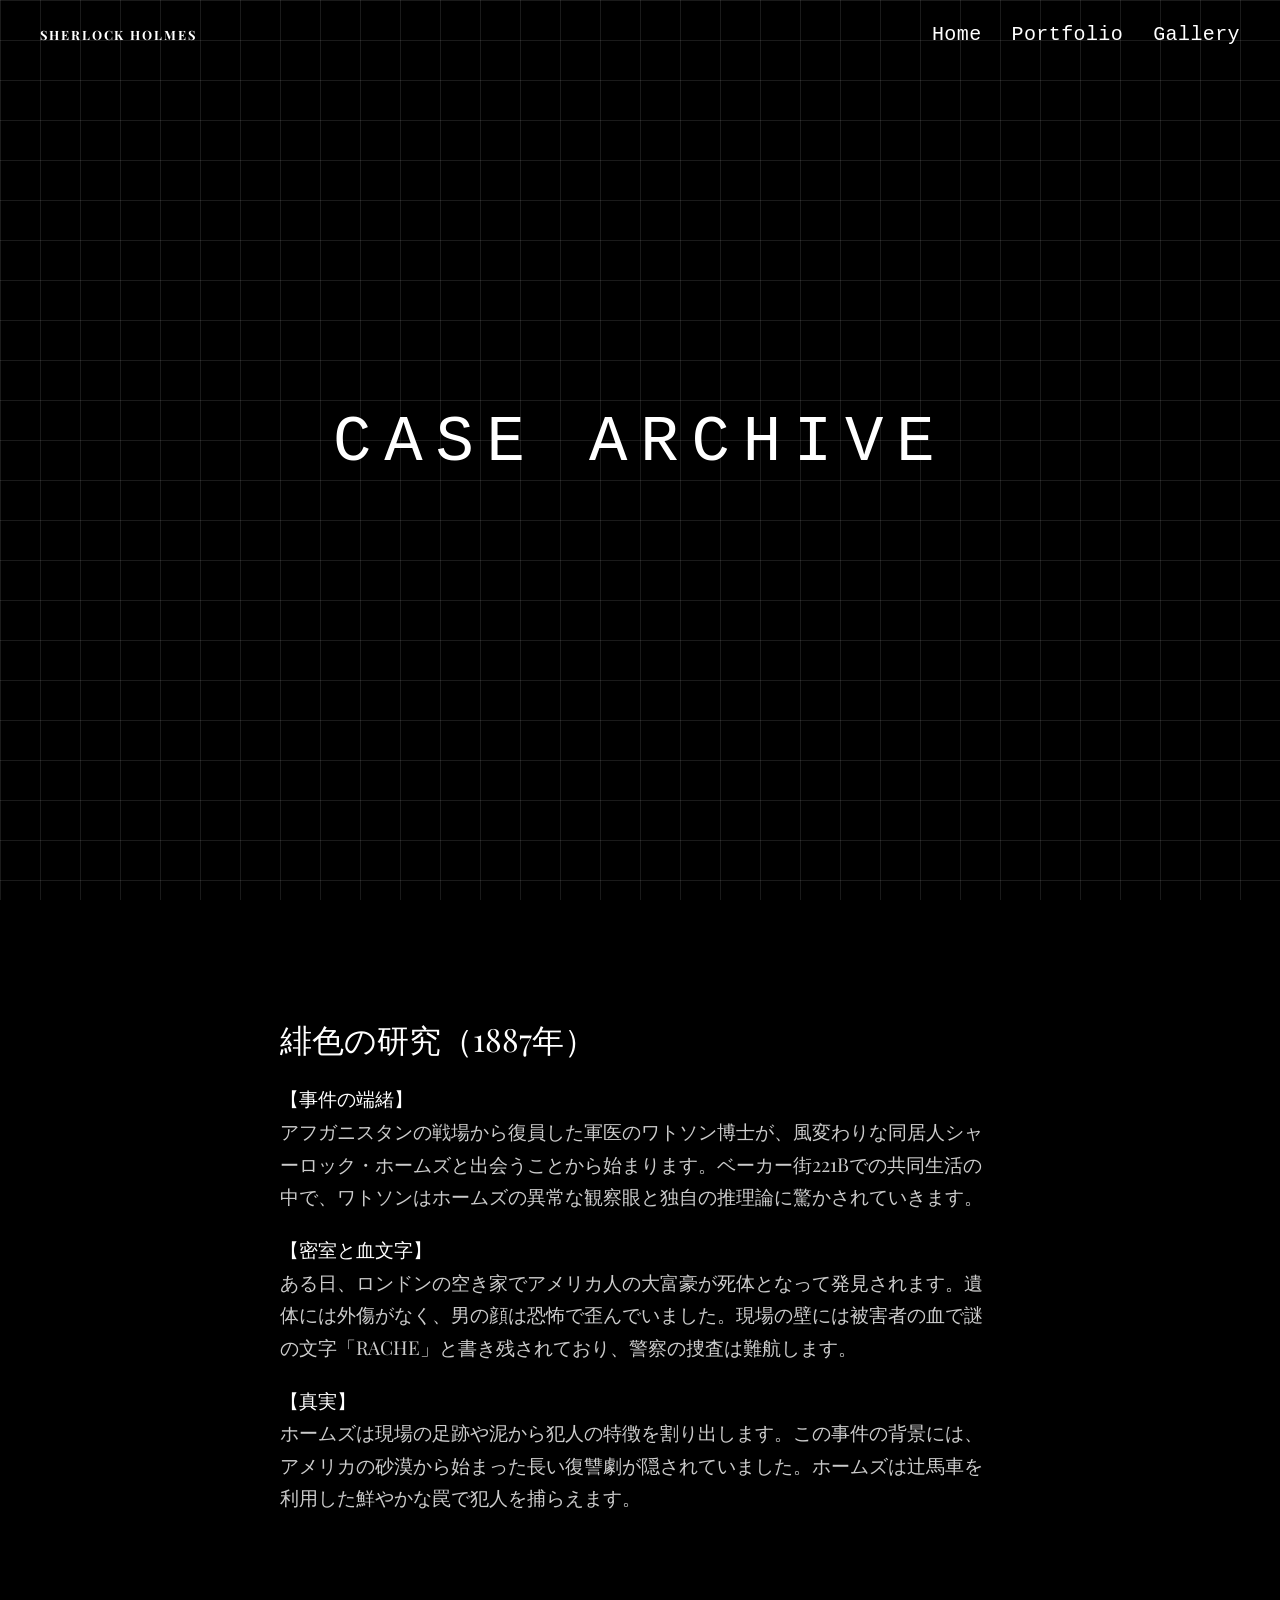
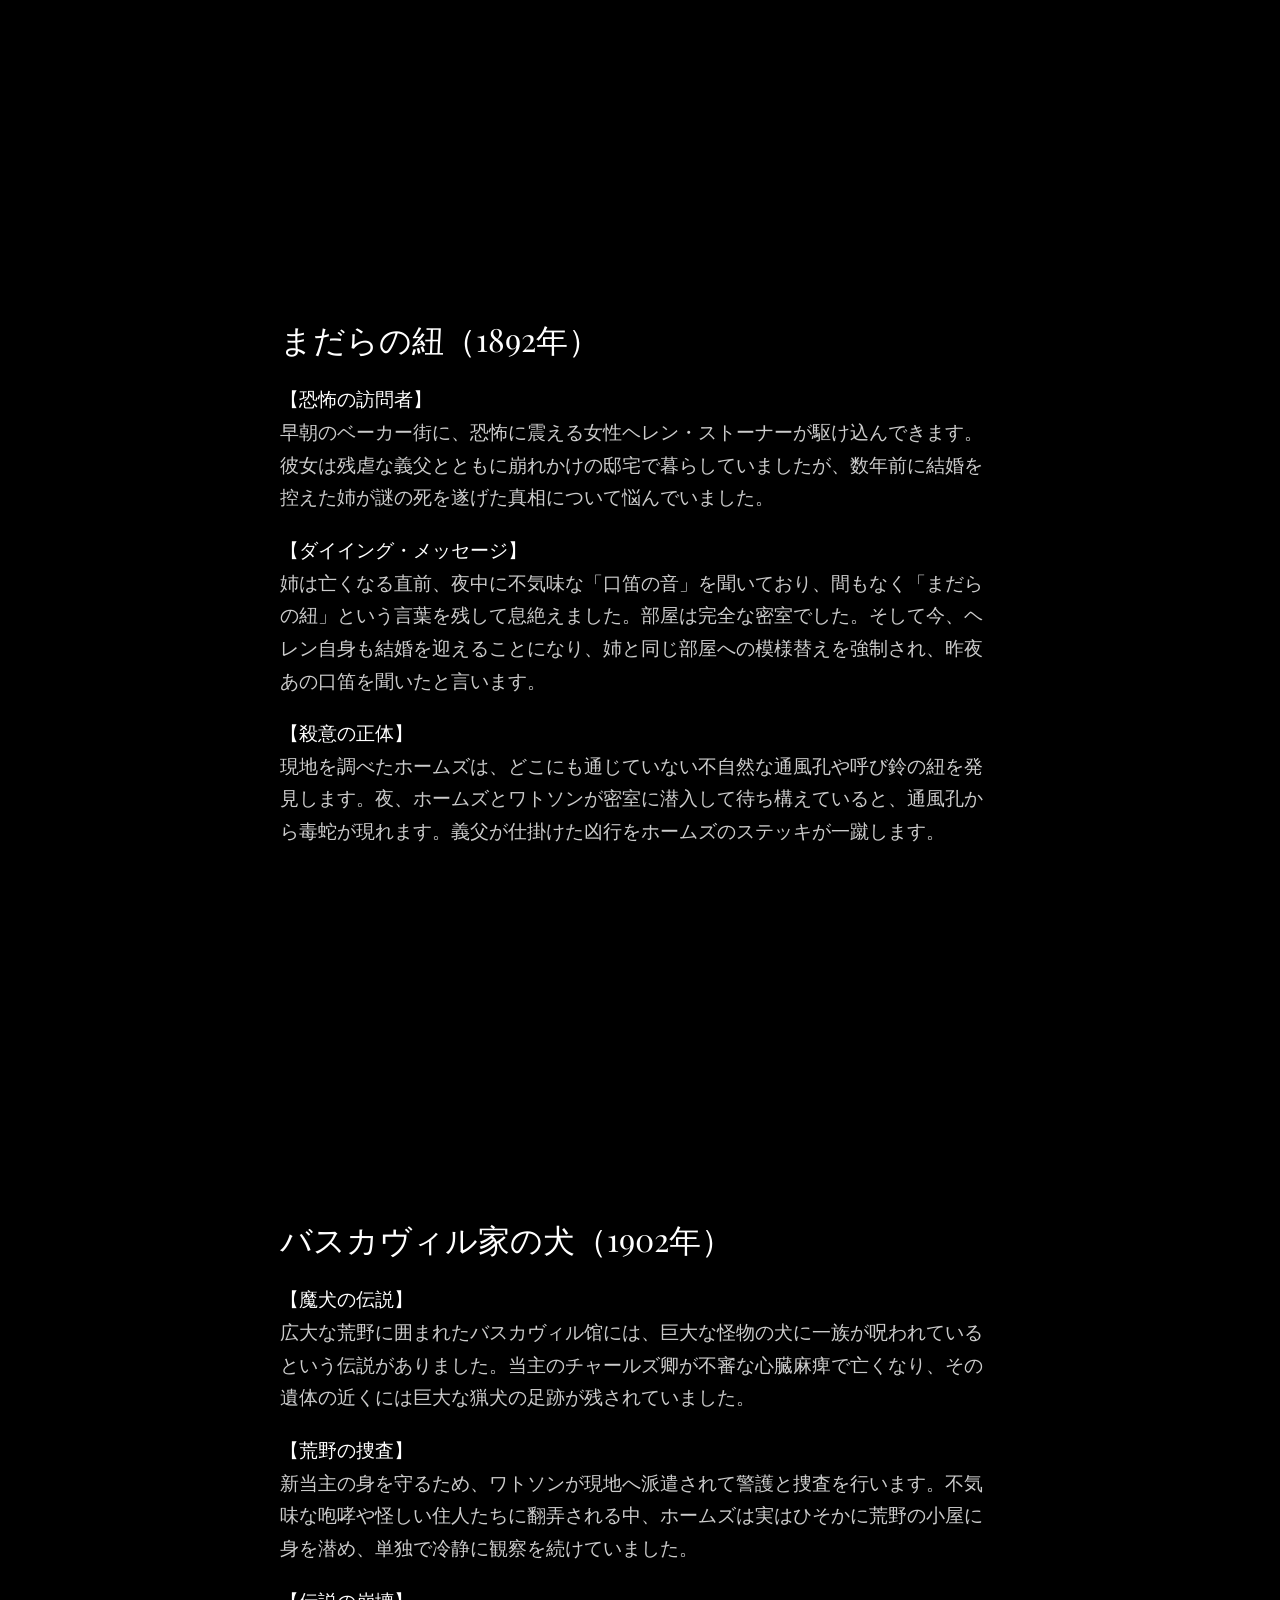
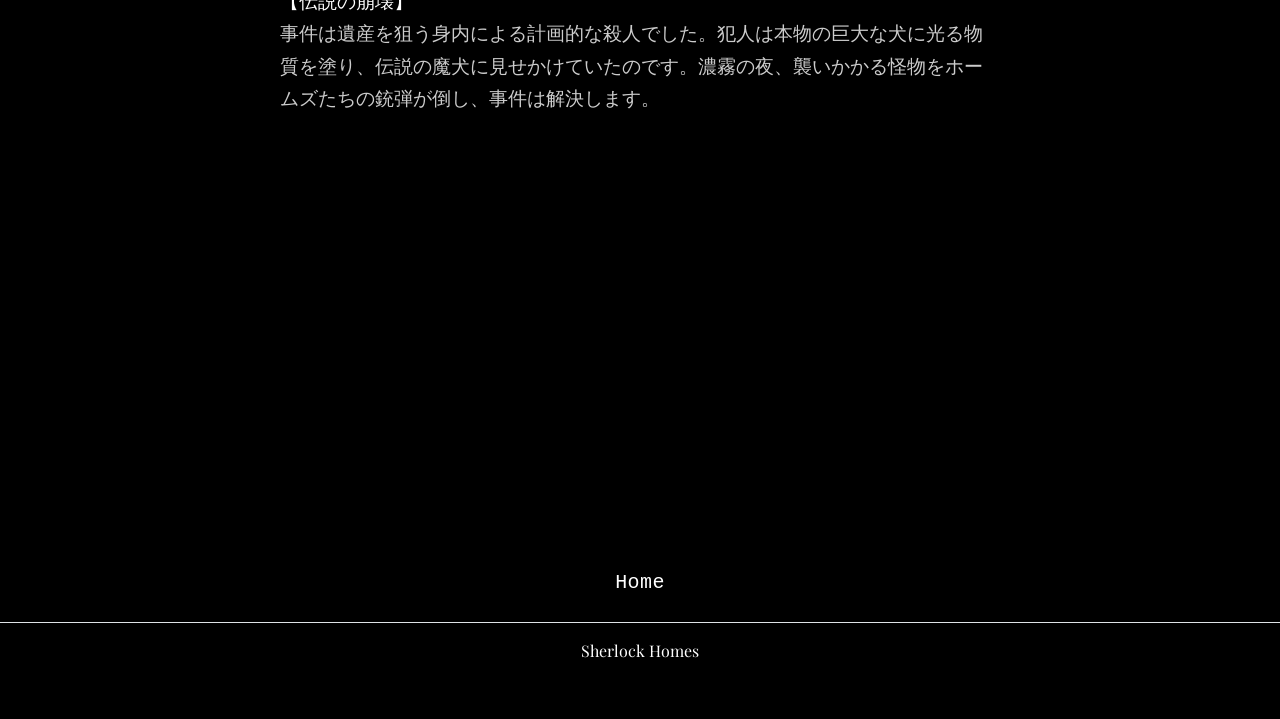
==== commit 2b2db438: "配列の整理" ====
--- a/cases.html
+++ b/cases.html
@@ -5,7 +5,7 @@
     <meta name="viewport" content="width=device-width, initial-scale=1.0">
     <title>CASES ARCHIVE 事件の詳細</title>
     <link href="https://cdn.jsdelivr.net/npm/bootstrap@5.3.2/dist/css/bootstrap.min.css" rel="stylesheet">
-    <link rel="stylesheet" href="style.css">
+    <link rel="stylesheet" href="./style.css">
 </head>
 <body>
     <div id="math-background"></div>
--- a/style.css
+++ b/style.css
@@ -52,6 +52,7 @@
   text-decoration: none;
   font-weight: bold;
   letter-spacing: 0.15em;
+  font-size: 0.8rem;
 }
 .nav-menu {
   list-style: none;
@@ -127,6 +128,8 @@
   height: 100vh;
   z-index: 2; 
 }
+
+
 /*------------------1つ目----------------*/
 .hero-title {
   font-size: 5vw;
@@ -178,6 +181,17 @@
   }
 }
 
+.intro-title {
+  margin: 0;
+  padding: 200px 0 0px;
+}
+.title-content{
+  margin: 0;
+  font-size: 2.0rem;
+  font-weight: 300;
+  letter-spacing: 0.15em;
+  text-align: center;
+}
 /*-----------------2つ目-------------------*/
 .section-2 {
   position: relative;
@@ -185,6 +199,7 @@
   color: #ffffff;
   z-index: 1;
   font-size: 2.0rem;
+  overflow: visible;
 }
 .document-container {
   max-width: 760px;
@@ -192,21 +207,6 @@
   padding: 0 30px;
   position: relative;
 }
-.uppercase-label {
-  display: block;
-  font-size: 0.85rem;
-  color: #00ffcc;
-  letter-spacing: 0.4em;
-  margin-bottom: 20px;
-  text-align: center;
-}
-.intro-title {
-  font-size: 2.4rem;
-  font-weight: 300;
-  letter-spacing: 0.15em;
-  text-align: center;
-  margin-bottom: 100px;
-}
 .intro-text p, .detailed-paragraph {
   font-size: 1.05rem;
   line-height: 2.2;
@@ -227,20 +227,42 @@
 .intro-quote span {
   font-size: 1.0rem;
 }
-/*-----------------3つ目------------------*/
+.document-layout{
+    max-width: 1400px;
+    margin: 0 auto;
+    padding: 0 40px;
+
+    display: flex;
+    align-items: flex-start;
+    justify-content: center;
+    gap: 80px;
+}
+.document-container{
+    flex: 1;
+    max-width: 760px;
+}
+.portrait-container{
+    position: sticky;
+    top: 120px;
+    width: 320px;
+    padding: 0 40px 0 0;
+    align-self: flex-start;
+}
+.portrait{
+    width:100%;
+    display: block;
+}-------------3つ目------------------*/
 .section-3-gallery {
   padding: 15vh 0;
   color: #ffffff;
   text-align: center;
-}
-.sec3-container, .sec4-container, .sec5-container {
-  max-width: 1000px;
-  margin: 0 auto;
-  padding: 0 40px;
 }
 .cases-grid {
   display: flex;
   gap: 30px;
+  max-width: 1000px;
+  margin: 20px auto;
+  padding: 0 40px;
 }
 .case-card {
   flex: 1;
@@ -250,31 +272,18 @@
   transition: all 0.5s cubic-bezier(0.16, 1, 0.3, 1);
   position: relative;
 }
-.case-status {
-  display: inline-block;
-  font-size: 0.65rem;
-  background-color: rgba(0, 255, 204, 0.1);
-  color: #00ffcc;
-  padding: 3px 8px;
-  letter-spacing: 0.1em;
-  margin-bottom: 25px;
-}
 .case-name {
   font-size: 1.3rem;
   margin-bottom: 8px;
   font-family: "YuMincho", serif;
 }
-.case-meta {
-  font-size: 0.8rem;
-  color: #666e80;
-  margin-bottom: 20px;
-}
 .case-desc {
   font-size: 0.9rem;
   line-height: 1.7;
   color: #a0a5b5;
 }
 .case-card:hover {
+  color: #00ffcc;
   transform: translateY(-10px);
   border-color: #00ffcc;
   box-shadow: 0 10px 30px rgba(0, 255, 204, 0.1);
@@ -361,9 +370,9 @@
   position: fixed;
   top: 0;
   left: 0;
-  width: 100vw;
+  width: 150vw;
   height: 2px;
-  background: linear-gradient(90deg, transparent, rgba(255, 255, 255, 0.3), transparent);
+  background: linear-gradient(90deg,rgba(255, 255, 255, 0.3));
   z-index: -1;
   pointer-events: none;
   animation: scanMove1 8s ease-in-out infinite; 
@@ -372,10 +381,10 @@
 #grid-scanner-l {
   position: fixed;
   top: 0;
-  left: 0;
+  left: 100;
   width: 2px;
-  height: 100vw;
-  background: linear-gradient(180deg, transparent, rgba(255, 255, 255, 0.3), transparent);
+  height: 200vw;
+  background: linear-gradient(180deg,rgba(255, 255, 255, 0.3));
   z-index: -1;
   pointer-events: none;
   animation: scanMove2 7s ease-in-out infinite; 
@@ -385,9 +394,9 @@
   position: fixed;
   top: 0;
   left: 0;
-  width: 100vw;
+  width: 150vw;
   height: 2px;
-  background: linear-gradient(180deg, transparent, rgba(255, 255, 255, 0.3), transparent);
+  background: linear-gradient(180deg, rgba(255, 255, 255, 0.3));
   z-index: -1;
   pointer-events: none;
   animation: scanMove3 7s ease-in-out infinite; 
@@ -398,8 +407,8 @@
   top: 0;
   left: 0;
   width: 2px;
-  height: 100vw;
-  background: linear-gradient(180deg, transparent, rgba(255, 255, 255, 0.3), transparent);
+  height: 200vw;
+  background: linear-gradient(180deg,rgba(255, 255, 255, 0.3));
   z-index: -1;
   pointer-events: none;
   animation: scanMove4 8s ease-in-out infinite; 
